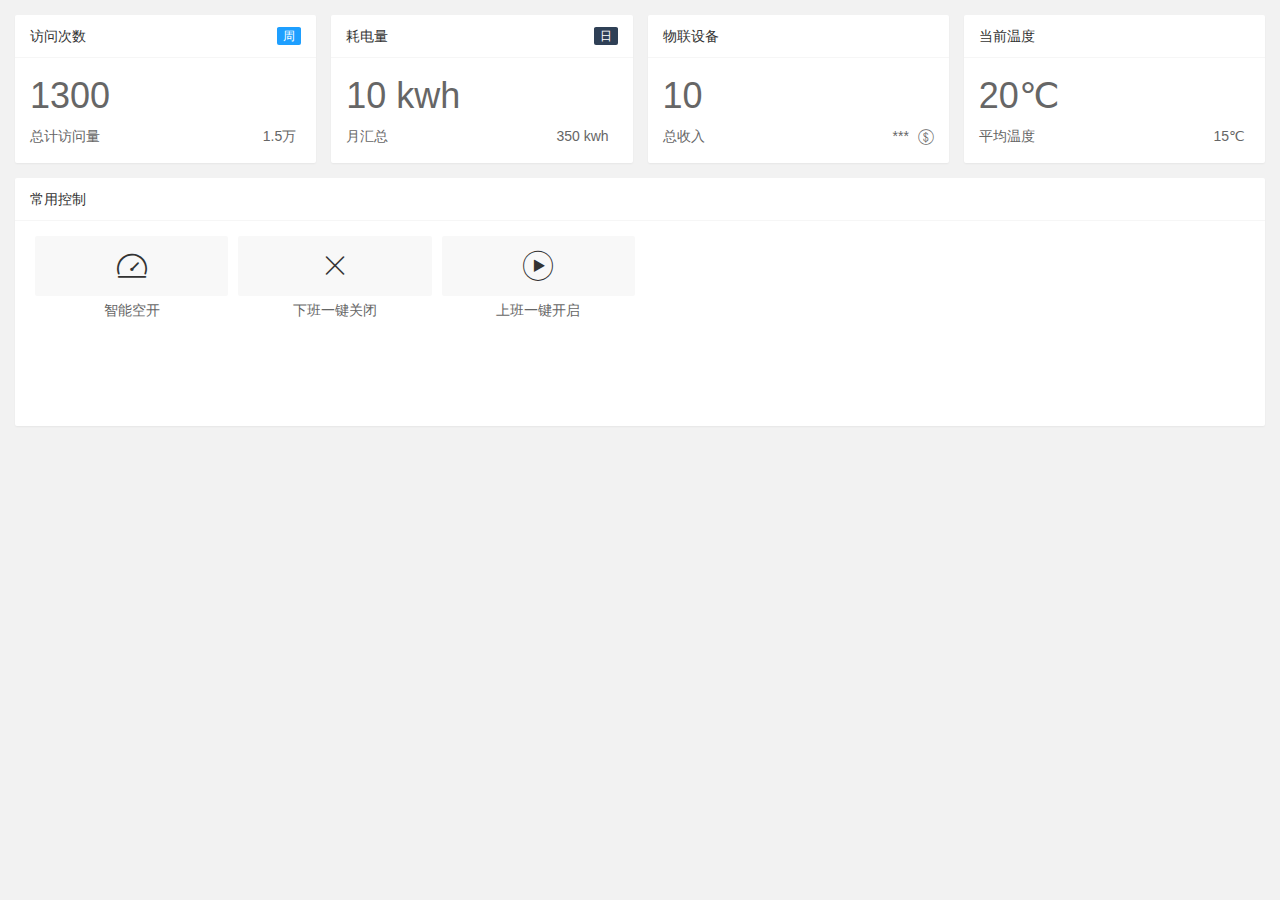
==== 静态演示文件/home/page1.html @ 051487d8 "提交静态文件" ====
<html>

<head>
    <meta charset="utf-8">
    <title>主页显示</title>
    <meta name="renderer" content="webkit">
    <meta http-equiv="X-UA-Compatible" content="IE=edge,chrome=1">
    <meta name="viewport"
        content="width=device-width, initial-scale=1.0, minimum-scale=1.0, maximum-scale=1.0, user-scalable=0">
    <link rel="stylesheet" href="../layui/css/layui.css" media="all">
    <link rel="stylesheet" href="../css/admin.css" media="all">
    <script src="../layui/layui.js"></script>
</head>

<body>

    <div class="layui-fluid">
        <div class="layui-row layui-col-space15">

            <div class="layui-col-sm6 layui-col-md3">
                <div class="layui-card">
                    <div class="layui-card-header">
                        访问次数
                        <span class="layui-badge layui-bg-blue layuiadmin-badge">周</span>
                    </div>
                    <div class="layui-card-body layuiadmin-card-list">
                        <p class="layuiadmin-big-font">1300</p>
                        <p>
                            总计访问量
                            <span class="layuiadmin-span-color">1.5万<i class="layui-inline"></i></span>
                        </p>
                    </div>
                </div>
            </div>
            <div class="layui-col-sm6 layui-col-md3">
                <div class="layui-card">
                    <div class="layui-card-header">
                        耗电量
                        <span class="layui-badge layui-bg-cyan layuiadmin-badge">日</span>
                    </div>
                    <div class="layui-card-body layuiadmin-card-list">
                        <p class="layuiadmin-big-font">10 kwh</p>
                        <p>
                            月汇总
                            <span class="layuiadmin-span-color">350 kwh <i class="layui-inline"></i></span>
                        </p>
                    </div>
                </div>
            </div>
            <div class="layui-col-sm6 layui-col-md3">
                <div class="layui-card">
                    <div class="layui-card-header">
                        物联设备
                    </div>
                    <div class="layui-card-body layuiadmin-card-list">

                        <p class="layuiadmin-big-font">10</p>
                        <p>
                            总收入
                            <span class="layuiadmin-span-color">*** <i
                                    class="layui-inline layui-icon layui-icon-dollar"></i></span>
                        </p>
                    </div>
                </div>
            </div>
            <div class="layui-col-sm6 layui-col-md3">
                <div class="layui-card">
                    <div class="layui-card-header">
                        当前温度
                    </div>
                    <div class="layui-card-body layuiadmin-card-list">

                        <p class="layuiadmin-big-font">20℃</p>
                        <p>
                            平均温度
                            <span class="layuiadmin-span-color">15℃<i class="layui-inline"></i></span>
                        </p>
                    </div>
                </div>
            </div>
            <div class="layui-col-sm12">
                <div class="layui-card">
                    <div class="layui-card-header">
                        常用控制
                    </div>
                    <div class="layui-card-body">
                        <div class="layui-carousel layadmin-carousel layadmin-shortcut" lay-anim=""
                            lay-indicator="inside" lay-arrow="none" style="width: 100%; height: 100%;">
                            <div carousel-item="">
                                <ul class="layui-row layui-col-space10 layui-this">
                                    <li class="layui-col-xs2">
                                        <a lay-href="home/homepage1.html">
                                            <i class="layui-icon layui-icon-console"></i>
                                            <cite>智能空开</cite>
                                        </a>
                                    </li>
                                    <li class="layui-col-xs2">
                                        <a lay-href="home/homepage2.html">
                                            <i class="layui-icon layui-icon-close"></i>
                                            <cite>下班一键关闭</cite>
                                        </a>
                                    </li>
                                    <li class="layui-col-xs2">
                                        <a lay-href="component/layer/list.html">
                                            <i class="layui-icon layui-icon-play"></i>
                                            <cite>上班一键开启</cite>
                                        </a>
                                    </li>
                                </ul>
                            </div>
                        </div>
                    </div>
                </div>
            </div>

        </div>
    </div>


    <script>
        layui.config({
            base: './' //静态资源所在路径
        }).extend({
            index: 'lib/index' //主入口模块
        }).use(['index', 'console']);
    </script>



    <div id="imglst" class="ilst">
        <ul class="lst"></ul>
    </div>
    <style id="LAY_layadmin_theme">
        .layui-side-menu,
        .layadmin-pagetabs .layui-tab-title li:after,
        .layadmin-pagetabs .layui-tab-title li.layui-this:after,
        .layui-layer-admin .layui-layer-title,
        .layadmin-side-shrink .layui-side-menu .layui-nav>.layui-nav-item>.layui-nav-child {
            background-color: #28333E !important;
        }

        .layui-nav-tree .layui-this,
        .layui-nav-tree .layui-this>a,
        .layui-nav-tree .layui-nav-child dd.layui-this,
        .layui-nav-tree .layui-nav-child dd.layui-this a {
            background-color: #009688 !important;
        }

        .layui-layout-admin .layui-logo {
            background-color: #009688 !important;
        }

        .layui-layout-admin .layui-header {
            background-color: #009688;
        }

        .layui-layout-admin .layui-header a,
        .layui-layout-admin .layui-header a cite {
            color: #f8f8f8;
        }

        .layui-layout-admin .layui-header a:hover {
            color: #fff;
        }

        .layui-layout-admin .layui-header .layui-nav .layui-nav-more {
            border-top-color: #fbfbfb;
        }

        .layui-layout-admin .layui-header .layui-nav .layui-nav-mored {
            border-color: transparent;
            border-bottom-color: #fbfbfb;
        }

        .layui-layout-admin .layui-header .layui-nav .layui-this:after,
        .layui-layout-admin .layui-header .layui-nav-bar {
            background-color: #fff;
            background-color: rgba(255, 255, 255, .5);
        }

        .layadmin-pagetabs .layui-tab-title li:after {
            display: none;
        }
    </style>
    <div class="layui-layer-move"></div>
</body>

</html>
---- 静态演示文件/layui/css/layui.css ----
/** layui-v2.5.6 MIT License By https://www.layui.com */
 .layui-inline,img{display:inline-block;vertical-align:middle}h1,h2,h3,h4,h5,h6{font-weight:400}.layui-edge,.layui-header,.layui-inline,.layui-main{position:relative}.layui-body,.layui-edge,.layui-elip{overflow:hidden}.layui-btn,.layui-edge,.layui-inline,img{vertical-align:middle}.layui-btn,.layui-disabled,.layui-icon,.layui-unselect{-moz-user-select:none;-webkit-user-select:none;-ms-user-select:none}.layui-elip,.layui-form-checkbox span,.layui-form-pane .layui-form-label{text-overflow:ellipsis;white-space:nowrap}.layui-breadcrumb,.layui-tree-btnGroup{visibility:hidden}blockquote,body,button,dd,div,dl,dt,form,h1,h2,h3,h4,h5,h6,input,li,ol,p,pre,td,textarea,th,ul{margin:0;padding:0;-webkit-tap-highlight-color:rgba(0,0,0,0)}a:active,a:hover{outline:0}img{border:none}li{list-style:none}table{border-collapse:collapse;border-spacing:0}h4,h5,h6{font-size:100%}button,input,optgroup,option,select,textarea{font-family:inherit;font-size:inherit;font-style:inherit;font-weight:inherit;outline:0}pre{white-space:pre-wrap;white-space:-moz-pre-wrap;white-space:-pre-wrap;white-space:-o-pre-wrap;word-wrap:break-word}body{line-height:24px;font:14px Helvetica Neue,Helvetica,PingFang SC,Tahoma,Arial,sans-serif}hr{height:1px;margin:10px 0;border:0;clear:both}a{color:#333;text-decoration:none}a:hover{color:#777}a cite{font-style:normal;*cursor:pointer}.layui-border-box,.layui-border-box *{box-sizing:border-box}.layui-box,.layui-box *{box-sizing:content-box}.layui-clear{clear:both;*zoom:1}.layui-clear:after{content:'\20';clear:both;*zoom:1;display:block;height:0}.layui-inline{*display:inline;*zoom:1}.layui-edge{display:inline-block;width:0;height:0;border-width:6px;border-style:dashed;border-color:transparent}.layui-edge-top{top:-4px;border-bottom-color:#999;border-bottom-style:solid}.layui-edge-right{border-left-color:#999;border-left-style:solid}.layui-edge-bottom{top:2px;border-top-color:#999;border-top-style:solid}.layui-edge-left{border-right-color:#999;border-right-style:solid}.layui-disabled,.layui-disabled:hover{color:#d2d2d2!important;cursor:not-allowed!important}.layui-circle{border-radius:100%}.layui-show{display:block!important}.layui-hide{display:none!important}@font-face{font-family:layui-icon;src:url(../font/iconfont.eot?v=256);src:url(../font/iconfont.eot?v=256#iefix) format('embedded-opentype'),url(../font/iconfont.woff2?v=256) format('woff2'),url(../font/iconfont.woff?v=256) format('woff'),url(../font/iconfont.ttf?v=256) format('truetype'),url(../font/iconfont.svg?v=256#layui-icon) format('svg')}.layui-icon{font-family:layui-icon!important;font-size:16px;font-style:normal;-webkit-font-smoothing:antialiased;-moz-osx-font-smoothing:grayscale}.layui-icon-reply-fill:before{content:"\e611"}.layui-icon-set-fill:before{content:"\e614"}.layui-icon-menu-fill:before{content:"\e60f"}.layui-icon-search:before{content:"\e615"}.layui-icon-share:before{content:"\e641"}.layui-icon-set-sm:before{content:"\e620"}.layui-icon-engine:before{content:"\e628"}.layui-icon-close:before{content:"\1006"}.layui-icon-close-fill:before{content:"\1007"}.layui-icon-chart-screen:before{content:"\e629"}.layui-icon-star:before{content:"\e600"}.layui-icon-circle-dot:before{content:"\e617"}.layui-icon-chat:before{content:"\e606"}.layui-icon-release:before{content:"\e609"}.layui-icon-list:before{content:"\e60a"}.layui-icon-chart:before{content:"\e62c"}.layui-icon-ok-circle:before{content:"\1005"}.layui-icon-layim-theme:before{content:"\e61b"}.layui-icon-table:before{content:"\e62d"}.layui-icon-right:before{content:"\e602"}.layui-icon-left:before{content:"\e603"}.layui-icon-cart-simple:before{content:"\e698"}.layui-icon-face-cry:before{content:"\e69c"}.layui-icon-face-smile:before{content:"\e6af"}.layui-icon-survey:before{content:"\e6b2"}.layui-icon-tree:before{content:"\e62e"}.layui-icon-ie:before{content:"\e7bb"}.layui-icon-upload-circle:before{content:"\e62f"}.layui-icon-add-circle:before{content:"\e61f"}.layui-icon-download-circle:before{content:"\e601"}.layui-icon-templeate-1:before{content:"\e630"}.layui-icon-util:before{content:"\e631"}.layui-icon-face-surprised:before{content:"\e664"}.layui-icon-edit:before{content:"\e642"}.layui-icon-speaker:before{content:"\e645"}.layui-icon-down:before{content:"\e61a"}.layui-icon-file:before{content:"\e621"}.layui-icon-layouts:before{content:"\e632"}.layui-icon-rate-half:before{content:"\e6c9"}.layui-icon-add-circle-fine:before{content:"\e608"}.layui-icon-prev-circle:before{content:"\e633"}.layui-icon-read:before{content:"\e705"}.layui-icon-404:before{content:"\e61c"}.layui-icon-carousel:before{content:"\e634"}.layui-icon-help:before{content:"\e607"}.layui-icon-code-circle:before{content:"\e635"}.layui-icon-windows:before{content:"\e67f"}.layui-icon-water:before{content:"\e636"}.layui-icon-username:before{content:"\e66f"}.layui-icon-find-fill:before{content:"\e670"}.layui-icon-about:before{content:"\e60b"}.layui-icon-location:before{content:"\e715"}.layui-icon-up:before{content:"\e619"}.layui-icon-pause:before{content:"\e651"}.layui-icon-date:before{content:"\e637"}.layui-icon-layim-uploadfile:before{content:"\e61d"}.layui-icon-delete:before{content:"\e640"}.layui-icon-play:before{content:"\e652"}.layui-icon-top:before{content:"\e604"}.layui-icon-firefox:before{content:"\e686"}.layui-icon-friends:before{content:"\e612"}.layui-icon-refresh-3:before{content:"\e9aa"}.layui-icon-ok:before{content:"\e605"}.layui-icon-layer:before{content:"\e638"}.layui-icon-face-smile-fine:before{content:"\e60c"}.layui-icon-dollar:before{content:"\e659"}.layui-icon-group:before{content:"\e613"}.layui-icon-layim-download:before{content:"\e61e"}.layui-icon-picture-fine:before{content:"\e60d"}.layui-icon-link:before{content:"\e64c"}.layui-icon-diamond:before{content:"\e735"}.layui-icon-log:before{content:"\e60e"}.layui-icon-key:before{content:"\e683"}.layui-icon-rate-solid:before{content:"\e67a"}.layui-icon-fonts-del:before{content:"\e64f"}.layui-icon-unlink:before{content:"\e64d"}.layui-icon-fonts-clear:before{content:"\e639"}.layui-icon-triangle-r:before{content:"\e623"}.layui-icon-circle:before{content:"\e63f"}.layui-icon-radio:before{content:"\e643"}.layui-icon-align-center:before{content:"\e647"}.layui-icon-align-right:before{content:"\e648"}.layui-icon-align-left:before{content:"\e649"}.layui-icon-loading-1:before{content:"\e63e"}.layui-icon-return:before{content:"\e65c"}.layui-icon-fonts-strong:before{content:"\e62b"}.layui-icon-upload:before{content:"\e67c"}.layui-icon-dialogue:before{content:"\e63a"}.layui-icon-video:before{content:"\e6ed"}.layui-icon-headset:before{content:"\e6fc"}.layui-icon-cellphone-fine:before{content:"\e63b"}.layui-icon-add-1:before{content:"\e654"}.layui-icon-face-smile-b:before{content:"\e650"}.layui-icon-fonts-html:before{content:"\e64b"}.layui-icon-screen-full:before{content:"\e622"}.layui-icon-form:before{content:"\e63c"}.layui-icon-cart:before{content:"\e657"}.layui-icon-camera-fill:before{content:"\e65d"}.layui-icon-tabs:before{content:"\e62a"}.layui-icon-heart-fill:before{content:"\e68f"}.layui-icon-fonts-code:before{content:"\e64e"}.layui-icon-ios:before{content:"\e680"}.layui-icon-at:before{content:"\e687"}.layui-icon-fire:before{content:"\e756"}.layui-icon-set:before{content:"\e716"}.layui-icon-fonts-u:before{content:"\e646"}.layui-icon-triangle-d:before{content:"\e625"}.layui-icon-tips:before{content:"\e702"}.layui-icon-picture:before{content:"\e64a"}.layui-icon-more-vertical:before{content:"\e671"}.layui-icon-bluetooth:before{content:"\e689"}.layui-icon-flag:before{content:"\e66c"}.layui-icon-loading:before{content:"\e63d"}.layui-icon-fonts-i:before{content:"\e644"}.layui-icon-refresh-1:before{content:"\e666"}.layui-icon-rmb:before{content:"\e65e"}.layui-icon-addition:before{content:"\e624"}.layui-icon-home:before{content:"\e68e"}.layui-icon-time:before{content:"\e68d"}.layui-icon-user:before{content:"\e770"}.layui-icon-notice:before{content:"\e667"}.layui-icon-chrome:before{content:"\e68a"}.layui-icon-edge:before{content:"\e68b"}.layui-icon-login-weibo:before{content:"\e675"}.layui-icon-voice:before{content:"\e688"}.layui-icon-upload-drag:before{content:"\e681"}.layui-icon-login-qq:before{content:"\e676"}.layui-icon-snowflake:before{content:"\e6b1"}.layui-icon-heart:before{content:"\e68c"}.layui-icon-logout:before{content:"\e682"}.layui-icon-file-b:before{content:"\e655"}.layui-icon-template:before{content:"\e663"}.layui-icon-transfer:before{content:"\e691"}.layui-icon-auz:before{content:"\e672"}.layui-icon-console:before{content:"\e665"}.layui-icon-app:before{content:"\e653"}.layui-icon-prev:before{content:"\e65a"}.layui-icon-website:before{content:"\e7ae"}.layui-icon-next:before{content:"\e65b"}.layui-icon-component:before{content:"\e857"}.layui-icon-android:before{content:"\e684"}.layui-icon-more:before{content:"\e65f"}.layui-icon-login-wechat:before{content:"\e677"}.layui-icon-shrink-right:before{content:"\e668"}.layui-icon-spread-left:before{content:"\e66b"}.layui-icon-camera:before{content:"\e660"}.layui-icon-note:before{content:"\e66e"}.layui-icon-refresh:before{content:"\e669"}.layui-icon-female:before{content:"\e661"}.layui-icon-male:before{content:"\e662"}.layui-icon-screen-restore:before{content:"\e758"}.layui-icon-password:before{content:"\e673"}.layui-icon-senior:before{content:"\e674"}.layui-icon-theme:before{content:"\e66a"}.layui-icon-tread:before{content:"\e6c5"}.layui-icon-praise:before{content:"\e6c6"}.layui-icon-star-fill:before{content:"\e658"}.layui-icon-rate:before{content:"\e67b"}.layui-icon-template-1:before{content:"\e656"}.layui-icon-vercode:before{content:"\e679"}.layui-icon-service:before{content:"\e626"}.layui-icon-cellphone:before{content:"\e678"}.layui-icon-print:before{content:"\e66d"}.layui-icon-cols:before{content:"\e610"}.layui-icon-wifi:before{content:"\e7e0"}.layui-icon-export:before{content:"\e67d"}.layui-icon-rss:before{content:"\e808"}.layui-icon-slider:before{content:"\e714"}.layui-icon-email:before{content:"\e618"}.layui-icon-subtraction:before{content:"\e67e"}.layui-icon-mike:before{content:"\e6dc"}.layui-icon-light:before{content:"\e748"}.layui-icon-gift:before{content:"\e627"}.layui-icon-mute:before{content:"\e685"}.layui-icon-reduce-circle:before{content:"\e616"}.layui-icon-music:before{content:"\e690"}.layui-main{width:1140px;margin:0 auto}.layui-header{z-index:1000;height:60px}.layui-header a:hover{transition:all .5s;-webkit-transition:all .5s}.layui-side{position:fixed;left:0;top:0;bottom:0;z-index:999;width:200px;overflow-x:hidden}.layui-side-scroll{position:relative;width:220px;height:100%;overflow-x:hidden}.layui-body{position:absolute;left:200px;right:0;top:0;bottom:0;z-index:998;width:auto;overflow-y:auto;box-sizing:border-box}.layui-layout-body{overflow:hidden}.layui-layout-admin .layui-header{background-color:#23262E}.layui-layout-admin .layui-side{top:60px;width:200px;overflow-x:hidden}.layui-layout-admin .layui-body{position:fixed;top:60px;bottom:44px}.layui-layout-admin .layui-main{width:auto;margin:0 15px}.layui-layout-admin .layui-footer{position:fixed;left:200px;right:0;bottom:0;height:44px;line-height:44px;padding:0 15px;background-color:#eee}.layui-layout-admin .layui-logo{position:absolute;left:0;top:0;width:200px;height:100%;line-height:60px;text-align:center;color:#009688;font-size:16px}.layui-layout-admin .layui-header .layui-nav{background:0 0}.layui-layout-left{position:absolute!important;left:200px;top:0}.layui-layout-right{position:absolute!important;right:0;top:0}.layui-container{position:relative;margin:0 auto;padding:0 15px;box-sizing:border-box}.layui-fluid{position:relative;margin:0 auto;padding:0 15px}.layui-row:after,.layui-row:before{content:'';display:block;clear:both}.layui-col-lg1,.layui-col-lg10,.layui-col-lg11,.layui-col-lg12,.layui-col-lg2,.layui-col-lg3,.layui-col-lg4,.layui-col-lg5,.layui-col-lg6,.layui-col-lg7,.layui-col-lg8,.layui-col-lg9,.layui-col-md1,.layui-col-md10,.layui-col-md11,.layui-col-md12,.layui-col-md2,.layui-col-md3,.layui-col-md4,.layui-col-md5,.layui-col-md6,.layui-col-md7,.layui-col-md8,.layui-col-md9,.layui-col-sm1,.layui-col-sm10,.layui-col-sm11,.layui-col-sm12,.layui-col-sm2,.layui-col-sm3,.layui-col-sm4,.layui-col-sm5,.layui-col-sm6,.layui-col-sm7,.layui-col-sm8,.layui-col-sm9,.layui-col-xs1,.layui-col-xs10,.layui-col-xs11,.layui-col-xs12,.layui-col-xs2,.layui-col-xs3,.layui-col-xs4,.layui-col-xs5,.layui-col-xs6,.layui-col-xs7,.layui-col-xs8,.layui-col-xs9{position:relative;display:block;box-sizing:border-box}.layui-col-xs1,.layui-col-xs10,.layui-col-xs11,.layui-col-xs12,.layui-col-xs2,.layui-col-xs3,.layui-col-xs4,.layui-col-xs5,.layui-col-xs6,.layui-col-xs7,.layui-col-xs8,.layui-col-xs9{float:left}.layui-col-xs1{width:8.33333333%}.layui-col-xs2{width:16.66666667%}.layui-col-xs3{width:25%}.layui-col-xs4{width:33.33333333%}.layui-col-xs5{width:41.66666667%}.layui-col-xs6{width:50%}.layui-col-xs7{width:58.33333333%}.layui-col-xs8{width:66.66666667%}.layui-col-xs9{width:75%}.layui-col-xs10{width:83.33333333%}.layui-col-xs11{width:91.66666667%}.layui-col-xs12{width:100%}.layui-col-xs-offset1{margin-left:8.33333333%}.layui-col-xs-offset2{margin-left:16.66666667%}.layui-col-xs-offset3{margin-left:25%}.layui-col-xs-offset4{margin-left:33.33333333%}.layui-col-xs-offset5{margin-left:41.66666667%}.layui-col-xs-offset6{margin-left:50%}.layui-col-xs-offset7{margin-left:58.33333333%}.layui-col-xs-offset8{margin-left:66.66666667%}.layui-col-xs-offset9{margin-left:75%}.layui-col-xs-offset10{margin-left:83.33333333%}.layui-col-xs-offset11{margin-left:91.66666667%}.layui-col-xs-offset12{margin-left:100%}@media screen and (max-width:768px){.layui-hide-xs{display:none!important}.layui-show-xs-block{display:block!important}.layui-show-xs-inline{display:inline!important}.layui-show-xs-inline-block{display:inline-block!important}}@media screen and (min-width:768px){.layui-container{width:750px}.layui-hide-sm{display:none!important}.layui-show-sm-block{display:block!important}.layui-show-sm-inline{display:inline!important}.layui-show-sm-inline-block{display:inline-block!important}.layui-col-sm1,.layui-col-sm10,.layui-col-sm11,.layui-col-sm12,.layui-col-sm2,.layui-col-sm3,.layui-col-sm4,.layui-col-sm5,.layui-col-sm6,.layui-col-sm7,.layui-col-sm8,.layui-col-sm9{float:left}.layui-col-sm1{width:8.33333333%}.layui-col-sm2{width:16.66666667%}.layui-col-sm3{width:25%}.layui-col-sm4{width:33.33333333%}.layui-col-sm5{width:41.66666667%}.layui-col-sm6{width:50%}.layui-col-sm7{width:58.33333333%}.layui-col-sm8{width:66.66666667%}.layui-col-sm9{width:75%}.layui-col-sm10{width:83.33333333%}.layui-col-sm11{width:91.66666667%}.layui-col-sm12{width:100%}.layui-col-sm-offset1{margin-left:8.33333333%}.layui-col-sm-offset2{margin-left:16.66666667%}.layui-col-sm-offset3{margin-left:25%}.layui-col-sm-offset4{margin-left:33.33333333%}.layui-col-sm-offset5{margin-left:41.66666667%}.layui-col-sm-offset6{margin-left:50%}.layui-col-sm-offset7{margin-left:58.33333333%}.layui-col-sm-offset8{margin-left:66.66666667%}.layui-col-sm-offset9{margin-left:75%}.layui-col-sm-offset10{margin-left:83.33333333%}.layui-col-sm-offset11{margin-left:91.66666667%}.layui-col-sm-offset12{margin-left:100%}}@media screen and (min-width:992px){.layui-container{width:970px}.layui-hide-md{display:none!important}.layui-show-md-block{display:block!important}.layui-show-md-inline{display:inline!important}.layui-show-md-inline-block{display:inline-block!important}.layui-col-md1,.layui-col-md10,.layui-col-md11,.layui-col-md12,.layui-col-md2,.layui-col-md3,.layui-col-md4,.layui-col-md5,.layui-col-md6,.layui-col-md7,.layui-col-md8,.layui-col-md9{float:left}.layui-col-md1{width:8.33333333%}.layui-col-md2{width:16.66666667%}.layui-col-md3{width:25%}.layui-col-md4{width:33.33333333%}.layui-col-md5{width:41.66666667%}.layui-col-md6{width:50%}.layui-col-md7{width:58.33333333%}.layui-col-md8{width:66.66666667%}.layui-col-md9{width:75%}.layui-col-md10{width:83.33333333%}.layui-col-md11{width:91.66666667%}.layui-col-md12{width:100%}.layui-col-md-offset1{margin-left:8.33333333%}.layui-col-md-offset2{margin-left:16.66666667%}.layui-col-md-offset3{margin-left:25%}.layui-col-md-offset4{margin-left:33.33333333%}.layui-col-md-offset5{margin-left:41.66666667%}.layui-col-md-offset6{margin-left:50%}.layui-col-md-offset7{margin-left:58.33333333%}.layui-col-md-offset8{margin-left:66.66666667%}.layui-col-md-offset9{margin-left:75%}.layui-col-md-offset10{margin-left:83.33333333%}.layui-col-md-offset11{margin-left:91.66666667%}.layui-col-md-offset12{margin-left:100%}}@media screen and (min-width:1200px){.layui-container{width:1170px}.layui-hide-lg{display:none!important}.layui-show-lg-block{display:block!important}.layui-show-lg-inline{display:inline!important}.layui-show-lg-inline-block{display:inline-block!important}.layui-col-lg1,.layui-col-lg10,.layui-col-lg11,.layui-col-lg12,.layui-col-lg2,.layui-col-lg3,.layui-col-lg4,.layui-col-lg5,.layui-col-lg6,.layui-col-lg7,.layui-col-lg8,.layui-col-lg9{float:left}.layui-col-lg1{width:8.33333333%}.layui-col-lg2{width:16.66666667%}.layui-col-lg3{width:25%}.layui-col-lg4{width:33.33333333%}.layui-col-lg5{width:41.66666667%}.layui-col-lg6{width:50%}.layui-col-lg7{width:58.33333333%}.layui-col-lg8{width:66.66666667%}.layui-col-lg9{width:75%}.layui-col-lg10{width:83.33333333%}.layui-col-lg11{width:91.66666667%}.layui-col-lg12{width:100%}.layui-col-lg-offset1{margin-left:8.33333333%}.layui-col-lg-offset2{margin-left:16.66666667%}.layui-col-lg-offset3{margin-left:25%}.layui-col-lg-offset4{margin-left:33.33333333%}.layui-col-lg-offset5{margin-left:41.66666667%}.layui-col-lg-offset6{margin-left:50%}.layui-col-lg-offset7{margin-left:58.33333333%}.layui-col-lg-offset8{margin-left:66.66666667%}.layui-col-lg-offset9{margin-left:75%}.layui-col-lg-offset10{margin-left:83.33333333%}.layui-col-lg-offset11{margin-left:91.66666667%}.layui-col-lg-offset12{margin-left:100%}}.layui-col-space1{margin:-.5px}.layui-col-space1>*{padding:.5px}.layui-col-space2{margin:-1px}.layui-col-space2>*{padding:1px}.layui-col-space4{margin:-2px}.layui-col-space4>*{padding:2px}.layui-col-space5{margin:-2.5px}.layui-col-space5>*{padding:2.5px}.layui-col-space6{margin:-3px}.layui-col-space6>*{padding:3px}.layui-col-space8{margin:-4px}.layui-col-space8>*{padding:4px}.layui-col-space10{margin:-5px}.layui-col-space10>*{padding:5px}.layui-col-space12{margin:-6px}.layui-col-space12>*{padding:6px}.layui-col-space14{margin:-7px}.layui-col-space14>*{padding:7px}.layui-col-space15{margin:-7.5px}.layui-col-space15>*{padding:7.5px}.layui-col-space16{margin:-8px}.layui-col-space16>*{padding:8px}.layui-col-space18{margin:-9px}.layui-col-space18>*{padding:9px}.layui-col-space20{margin:-10px}.layui-col-space20>*{padding:10px}.layui-col-space22{margin:-11px}.layui-col-space22>*{padding:11px}.layui-col-space24{margin:-12px}.layui-col-space24>*{padding:12px}.layui-col-space25{margin:-12.5px}.layui-col-space25>*{padding:12.5px}.layui-col-space26{margin:-13px}.layui-col-space26>*{padding:13px}.layui-col-space28{margin:-14px}.layui-col-space28>*{padding:14px}.layui-col-space30{margin:-15px}.layui-col-space30>*{padding:15px}.layui-btn,.layui-input,.layui-select,.layui-textarea,.layui-upload-button{outline:0;-webkit-appearance:none;transition:all .3s;-webkit-transition:all .3s;box-sizing:border-box}.layui-elem-quote{margin-bottom:10px;padding:15px;line-height:22px;border-left:5px solid #009688;border-radius:0 2px 2px 0;background-color:#f2f2f2}.layui-quote-nm{border-style:solid;border-width:1px 1px 1px 5px;background:0 0}.layui-elem-field{margin-bottom:10px;padding:0;border-width:1px;border-style:solid}.layui-elem-field legend{margin-left:20px;padding:0 10px;font-size:20px;font-weight:300}.layui-field-title{margin:10px 0 20px;border-width:1px 0 0}.layui-field-box{padding:10px 15px}.layui-field-title .layui-field-box{padding:10px 0}.layui-progress{position:relative;height:6px;border-radius:20px;background-color:#e2e2e2}.layui-progress-bar{position:absolute;left:0;top:0;width:0;max-width:100%;height:6px;border-radius:20px;text-align:right;background-color:#5FB878;transition:all .3s;-webkit-transition:all .3s}.layui-progress-big,.layui-progress-big .layui-progress-bar{height:18px;line-height:18px}.layui-progress-text{position:relative;top:-20px;line-height:18px;font-size:12px;color:#666}.layui-progress-big .layui-progress-text{position:static;padding:0 10px;color:#fff}.layui-collapse{border-width:1px;border-style:solid;border-radius:2px}.layui-colla-content,.layui-colla-item{border-top-width:1px;border-top-style:solid}.layui-colla-item:first-child{border-top:none}.layui-colla-title{position:relative;height:42px;line-height:42px;padding:0 15px 0 35px;color:#333;background-color:#f2f2f2;cursor:pointer;font-size:14px;overflow:hidden}.layui-colla-content{display:none;padding:10px 15px;line-height:22px;color:#666}.layui-colla-icon{position:absolute;left:15px;top:0;font-size:14px}.layui-card{margin-bottom:15px;border-radius:2px;background-color:#fff;box-shadow:0 1px 2px 0 rgba(0,0,0,.05)}.layui-card:last-child{margin-bottom:0}.layui-card-header{position:relative;height:42px;line-height:42px;padding:0 15px;border-bottom:1px solid #f6f6f6;color:#333;border-radius:2px 2px 0 0;font-size:14px}.layui-bg-black,.layui-bg-blue,.layui-bg-cyan,.layui-bg-green,.layui-bg-orange,.layui-bg-red{color:#fff!important}.layui-card-body{position:relative;padding:10px 15px;line-height:24px}.layui-card-body[pad15]{padding:15px}.layui-card-body[pad20]{padding:20px}.layui-card-body .layui-table{margin:5px 0}.layui-card .layui-tab{margin:0}.layui-panel-window{position:relative;padding:15px;border-radius:0;border-top:5px solid #E6E6E6;background-color:#fff}.layui-auxiliar-moving{position:fixed;left:0;right:0;top:0;bottom:0;width:100%;height:100%;background:0 0;z-index:9999999999}.layui-form-label,.layui-form-mid,.layui-form-select,.layui-input-block,.layui-input-inline,.layui-textarea{position:relative}.layui-bg-red{background-color:#FF5722!important}.layui-bg-orange{background-color:#FFB800!important}.layui-bg-green{background-color:#009688!important}.layui-bg-cyan{background-color:#2F4056!important}.layui-bg-blue{background-color:#1E9FFF!important}.layui-bg-black{background-color:#393D49!important}.layui-bg-gray{background-color:#eee!important;color:#666!important}.layui-badge-rim,.layui-colla-content,.layui-colla-item,.layui-collapse,.layui-elem-field,.layui-form-pane .layui-form-item[pane],.layui-form-pane .layui-form-label,.layui-input,.layui-layedit,.layui-layedit-tool,.layui-quote-nm,.layui-select,.layui-tab-bar,.layui-tab-card,.layui-tab-title,.layui-tab-title .layui-this:after,.layui-textarea{border-color:#e6e6e6}.layui-timeline-item:before,hr{background-color:#e6e6e6}.layui-text{line-height:22px;font-size:14px;color:#666}.layui-text h1,.layui-text h2,.layui-text h3{font-weight:500;color:#333}.layui-text h1{font-size:30px}.layui-text h2{font-size:24px}.layui-text h3{font-size:18px}.layui-text a:not(.layui-btn){color:#01AAED}.layui-text a:not(.layui-btn):hover{text-decoration:underline}.layui-text ul{padding:5px 0 5px 15px}.layui-text ul li{margin-top:5px;list-style-type:disc}.layui-text em,.layui-word-aux{color:#999!important;padding:0 5px!important}.layui-btn{display:inline-block;height:38px;line-height:38px;padding:0 18px;background-color:#009688;color:#fff;white-space:nowrap;text-align:center;font-size:14px;border:none;border-radius:2px;cursor:pointer}.layui-btn:hover{opacity:.8;filter:alpha(opacity=80);color:#fff}.layui-btn:active{opacity:1;filter:alpha(opacity=100)}.layui-btn+.layui-btn{margin-left:10px}.layui-btn-container{font-size:0}.layui-btn-container .layui-btn{margin-right:10px;margin-bottom:10px}.layui-btn-container .layui-btn+.layui-btn{margin-left:0}.layui-table .layui-btn-container .layui-btn{margin-bottom:9px}.layui-btn-radius{border-radius:100px}.layui-btn .layui-icon{margin-right:3px;font-size:18px;vertical-align:bottom;vertical-align:middle\9}.layui-btn-primary{border:1px solid #C9C9C9;background-color:#fff;color:#555}.layui-btn-primary:hover{border-color:#009688;color:#333}.layui-btn-normal{background-color:#1E9FFF}.layui-btn-warm{background-color:#FFB800}.layui-btn-danger{background-color:#FF5722}.layui-btn-checked{background-color:#5FB878}.layui-btn-disabled,.layui-btn-disabled:active,.layui-btn-disabled:hover{border:1px solid #e6e6e6;background-color:#FBFBFB;color:#C9C9C9;cursor:not-allowed;opacity:1}.layui-btn-lg{height:44px;line-height:44px;padding:0 25px;font-size:16px}.layui-btn-sm{height:30px;line-height:30px;padding:0 10px;font-size:12px}.layui-btn-sm i{font-size:16px!important}.layui-btn-xs{height:22px;line-height:22px;padding:0 5px;font-size:12px}.layui-btn-xs i{font-size:14px!important}.layui-btn-group{display:inline-block;vertical-align:middle;font-size:0}.layui-btn-group .layui-btn{margin-left:0!important;margin-right:0!important;border-left:1px solid rgba(255,255,255,.5);border-radius:0}.layui-btn-group .layui-btn-primary{border-left:none}.layui-btn-group .layui-btn-primary:hover{border-color:#C9C9C9;color:#009688}.layui-btn-group .layui-btn:first-child{border-left:none;border-radius:2px 0 0 2px}.layui-btn-group .layui-btn-primary:first-child{border-left:1px solid #c9c9c9}.layui-btn-group .layui-btn:last-child{border-radius:0 2px 2px 0}.layui-btn-group .layui-btn+.layui-btn{margin-left:0}.layui-btn-group+.layui-btn-group{margin-left:10px}.layui-btn-fluid{width:100%}.layui-input,.layui-select,.layui-textarea{height:38px;line-height:1.3;line-height:38px\9;border-width:1px;border-style:solid;background-color:#fff;border-radius:2px}.layui-input::-webkit-input-placeholder,.layui-select::-webkit-input-placeholder,.layui-textarea::-webkit-input-placeholder{line-height:1.3}.layui-input,.layui-textarea{display:block;width:100%;padding-left:10px}.layui-input:hover,.layui-textarea:hover{border-color:#D2D2D2!important}.layui-input:focus,.layui-textarea:focus{border-color:#C9C9C9!important}.layui-textarea{min-height:100px;height:auto;line-height:20px;padding:6px 10px;resize:vertical}.layui-select{padding:0 10px}.layui-form input[type=checkbox],.layui-form input[type=radio],.layui-form select{display:none}.layui-form [lay-ignore]{display:initial}.layui-form-item{margin-bottom:15px;clear:both;*zoom:1}.layui-form-item:after{content:'\20';clear:both;*zoom:1;display:block;height:0}.layui-form-label{float:left;display:block;padding:9px 15px;width:80px;font-weight:400;line-height:20px;text-align:right}.layui-form-label-col{display:block;float:none;padding:9px 0;line-height:20px;text-align:left}.layui-form-item .layui-inline{margin-bottom:5px;margin-right:10px}.layui-input-block{margin-left:110px;min-height:36px}.layui-input-inline{display:inline-block;vertical-align:middle}.layui-form-item .layui-input-inline{float:left;width:190px;margin-right:10px}.layui-form-text .layui-input-inline{width:auto}.layui-form-mid{float:left;display:block;padding:9px 0!important;line-height:20px;margin-right:10px}.layui-form-danger+.layui-form-select .layui-input,.layui-form-danger:focus{border-color:#FF5722!important}.layui-form-select .layui-input{padding-right:30px;cursor:pointer}.layui-form-select .layui-edge{position:absolute;right:10px;top:50%;margin-top:-3px;cursor:pointer;border-width:6px;border-top-color:#c2c2c2;border-top-style:solid;transition:all .3s;-webkit-transition:all .3s}.layui-form-select dl{display:none;position:absolute;left:0;top:42px;padding:5px 0;z-index:899;min-width:100%;border:1px solid #d2d2d2;max-height:300px;overflow-y:auto;background-color:#fff;border-radius:2px;box-shadow:0 2px 4px rgba(0,0,0,.12);box-sizing:border-box}.layui-form-select dl dd,.layui-form-select dl dt{padding:0 10px;line-height:36px;white-space:nowrap;overflow:hidden;text-overflow:ellipsis}.layui-form-select dl dt{font-size:12px;color:#999}.layui-form-select dl dd{cursor:pointer}.layui-form-select dl dd:hover{background-color:#f2f2f2;-webkit-transition:.5s all;transition:.5s all}.layui-form-select .layui-select-group dd{padding-left:20px}.layui-form-select dl dd.layui-select-tips{padding-left:10px!important;color:#999}.layui-form-select dl dd.layui-this{background-color:#5FB878;color:#fff}.layui-form-checkbox,.layui-form-select dl dd.layui-disabled{background-color:#fff}.layui-form-selected dl{display:block}.layui-form-checkbox,.layui-form-checkbox *,.layui-form-switch{display:inline-block;vertical-align:middle}.layui-form-selected .layui-edge{margin-top:-9px;-webkit-transform:rotate(180deg);transform:rotate(180deg);margin-top:-3px\9}:root .layui-form-selected .layui-edge{margin-top:-9px\0/IE9}.layui-form-selectup dl{top:auto;bottom:42px}.layui-select-none{margin:5px 0;text-align:center;color:#999}.layui-select-disabled .layui-disabled{border-color:#eee!important}.layui-select-disabled .layui-edge{border-top-color:#d2d2d2}.layui-form-checkbox{position:relative;height:30px;line-height:30px;margin-right:10px;padding-right:30px;cursor:pointer;font-size:0;-webkit-transition:.1s linear;transition:.1s linear;box-sizing:border-box}.layui-form-checkbox span{padding:0 10px;height:100%;font-size:14px;border-radius:2px 0 0 2px;background-color:#d2d2d2;color:#fff;overflow:hidden}.layui-form-checkbox:hover span{background-color:#c2c2c2}.layui-form-checkbox i{position:absolute;right:0;top:0;width:30px;height:28px;border:1px solid #d2d2d2;border-left:none;border-radius:0 2px 2px 0;color:#fff;font-size:20px;text-align:center}.layui-form-checkbox:hover i{border-color:#c2c2c2;color:#c2c2c2}.layui-form-checked,.layui-form-checked:hover{border-color:#5FB878}.layui-form-checked span,.layui-form-checked:hover span{background-color:#5FB878}.layui-form-checked i,.layui-form-checked:hover i{color:#5FB878}.layui-form-item .layui-form-checkbox{margin-top:4px}.layui-form-checkbox[lay-skin=primary]{height:auto!important;line-height:normal!important;min-width:18px;min-height:18px;border:none!important;margin-right:0;padding-left:28px;padding-right:0;background:0 0}.layui-form-checkbox[lay-skin=primary] span{padding-left:0;padding-right:15px;line-height:18px;background:0 0;color:#666}.layui-form-checkbox[lay-skin=primary] i{right:auto;left:0;width:16px;height:16px;line-height:16px;border:1px solid #d2d2d2;font-size:12px;border-radius:2px;background-color:#fff;-webkit-transition:.1s linear;transition:.1s linear}.layui-form-checkbox[lay-skin=primary]:hover i{border-color:#5FB878;color:#fff}.layui-form-checked[lay-skin=primary] i{border-color:#5FB878!important;background-color:#5FB878;color:#fff}.layui-checkbox-disbaled[lay-skin=primary] span{background:0 0!important;color:#c2c2c2}.layui-checkbox-disbaled[lay-skin=primary]:hover i{border-color:#d2d2d2}.layui-form-item .layui-form-checkbox[lay-skin=primary]{margin-top:10px}.layui-form-switch{position:relative;height:22px;line-height:22px;min-width:35px;padding:0 5px;margin-top:8px;border:1px solid #d2d2d2;border-radius:20px;cursor:pointer;background-color:#fff;-webkit-transition:.1s linear;transition:.1s linear}.layui-form-switch i{position:absolute;left:5px;top:3px;width:16px;height:16px;border-radius:20px;background-color:#d2d2d2;-webkit-transition:.1s linear;transition:.1s linear}.layui-form-switch em{position:relative;top:0;width:25px;margin-left:21px;padding:0!important;text-align:center!important;color:#999!important;font-style:normal!important;font-size:12px}.layui-form-onswitch{border-color:#5FB878;background-color:#5FB878}.layui-checkbox-disbaled,.layui-checkbox-disbaled i{border-color:#e2e2e2!important}.layui-form-onswitch i{left:100%;margin-left:-21px;background-color:#fff}.layui-form-onswitch em{margin-left:5px;margin-right:21px;color:#fff!important}.layui-checkbox-disbaled span{background-color:#e2e2e2!important}.layui-checkbox-disbaled:hover i{color:#fff!important}[lay-radio]{display:none}.layui-form-radio,.layui-form-radio *{display:inline-block;vertical-align:middle}.layui-form-radio{line-height:28px;margin:6px 10px 0 0;padding-right:10px;cursor:pointer;font-size:0}.layui-form-radio *{font-size:14px}.layui-form-radio>i{margin-right:8px;font-size:22px;color:#c2c2c2}.layui-form-radio>i:hover,.layui-form-radioed>i{color:#5FB878}.layui-radio-disbaled>i{color:#e2e2e2!important}.layui-form-pane .layui-form-label{width:110px;padding:8px 15px;height:38px;line-height:20px;border-width:1px;border-style:solid;border-radius:2px 0 0 2px;text-align:center;background-color:#FBFBFB;overflow:hidden;box-sizing:border-box}.layui-form-pane .layui-input-inline{margin-left:-1px}.layui-form-pane .layui-input-block{margin-left:110px;left:-1px}.layui-form-pane .layui-input{border-radius:0 2px 2px 0}.layui-form-pane .layui-form-text .layui-form-label{float:none;width:100%;border-radius:2px;box-sizing:border-box;text-align:left}.layui-form-pane .layui-form-text .layui-input-inline{display:block;margin:0;top:-1px;clear:both}.layui-form-pane .layui-form-text .layui-input-block{margin:0;left:0;top:-1px}.layui-form-pane .layui-form-text .layui-textarea{min-height:100px;border-radius:0 0 2px 2px}.layui-form-pane .layui-form-checkbox{margin:4px 0 4px 10px}.layui-form-pane .layui-form-radio,.layui-form-pane .layui-form-switch{margin-top:6px;margin-left:10px}.layui-form-pane .layui-form-item[pane]{position:relative;border-width:1px;border-style:solid}.layui-form-pane .layui-form-item[pane] .layui-form-label{position:absolute;left:0;top:0;height:100%;border-width:0 1px 0 0}.layui-form-pane .layui-form-item[pane] .layui-input-inline{margin-left:110px}@media screen and (max-width:450px){.layui-form-item .layui-form-label{text-overflow:ellipsis;overflow:hidden;white-space:nowrap}.layui-form-item .layui-inline{display:block;margin-right:0;margin-bottom:20px;clear:both}.layui-form-item .layui-inline:after{content:'\20';clear:both;display:block;height:0}.layui-form-item .layui-input-inline{display:block;float:none;left:-3px;width:auto;margin:0 0 10px 112px}.layui-form-item .layui-input-inline+.layui-form-mid{margin-left:110px;top:-5px;padding:0}.layui-form-item .layui-form-checkbox{margin-right:5px;margin-bottom:5px}}.layui-layedit{border-width:1px;border-style:solid;border-radius:2px}.layui-layedit-tool{padding:3px 5px;border-bottom-width:1px;border-bottom-style:solid;font-size:0}.layedit-tool-fixed{position:fixed;top:0;border-top:1px solid #e2e2e2}.layui-layedit-tool .layedit-tool-mid,.layui-layedit-tool .layui-icon{display:inline-block;vertical-align:middle;text-align:center;font-size:14px}.layui-layedit-tool .layui-icon{position:relative;width:32px;height:30px;line-height:30px;margin:3px 5px;color:#777;cursor:pointer;border-radius:2px}.layui-layedit-tool .layui-icon:hover{color:#393D49}.layui-layedit-tool .layui-icon:active{color:#000}.layui-layedit-tool .layedit-tool-active{background-color:#e2e2e2;color:#000}.layui-layedit-tool .layui-disabled,.layui-layedit-tool .layui-disabled:hover{color:#d2d2d2;cursor:not-allowed}.layui-layedit-tool .layedit-tool-mid{width:1px;height:18px;margin:0 10px;background-color:#d2d2d2}.layedit-tool-html{width:50px!important;font-size:30px!important}.layedit-tool-b,.layedit-tool-code,.layedit-tool-help{font-size:16px!important}.layedit-tool-d,.layedit-tool-face,.layedit-tool-image,.layedit-tool-unlink{font-size:18px!important}.layedit-tool-image input{position:absolute;font-size:0;left:0;top:0;width:100%;height:100%;opacity:.01;filter:Alpha(opacity=1);cursor:pointer}.layui-layedit-iframe iframe{display:block;width:100%}#LAY_layedit_code{overflow:hidden}.layui-laypage{display:inline-block;*display:inline;*zoom:1;vertical-align:middle;margin:10px 0;font-size:0}.layui-laypage>a:first-child,.layui-laypage>a:first-child em{border-radius:2px 0 0 2px}.layui-laypage>a:last-child,.layui-laypage>a:last-child em{border-radius:0 2px 2px 0}.layui-laypage>:first-child{margin-left:0!important}.layui-laypage>:last-child{margin-right:0!important}.layui-laypage a,.layui-laypage button,.layui-laypage input,.layui-laypage select,.layui-laypage span{border:1px solid #e2e2e2}.layui-laypage a,.layui-laypage span{display:inline-block;*display:inline;*zoom:1;vertical-align:middle;padding:0 15px;height:28px;line-height:28px;margin:0 -1px 5px 0;background-color:#fff;color:#333;font-size:12px}.layui-flow-more a *,.layui-laypage input,.layui-table-view select[lay-ignore]{display:inline-block}.layui-laypage a:hover{color:#009688}.layui-laypage em{font-style:normal}.layui-laypage .layui-laypage-spr{color:#999;font-weight:700}.layui-laypage a{text-decoration:none}.layui-laypage .layui-laypage-curr{position:relative}.layui-laypage .layui-laypage-curr em{position:relative;color:#fff}.layui-laypage .layui-laypage-curr .layui-laypage-em{position:absolute;left:-1px;top:-1px;padding:1px;width:100%;height:100%;background-color:#009688}.layui-laypage-em{border-radius:2px}.layui-laypage-next em,.layui-laypage-prev em{font-family:Sim sun;font-size:16px}.layui-laypage .layui-laypage-count,.layui-laypage .layui-laypage-limits,.layui-laypage .layui-laypage-refresh,.layui-laypage .layui-laypage-skip{margin-left:10px;margin-right:10px;padding:0;border:none}.layui-laypage .layui-laypage-limits,.layui-laypage .layui-laypage-refresh{vertical-align:top}.layui-laypage .layui-laypage-refresh i{font-size:18px;cursor:pointer}.layui-laypage select{height:22px;padding:3px;border-radius:2px;cursor:pointer}.layui-laypage .layui-laypage-skip{height:30px;line-height:30px;color:#999}.layui-laypage button,.layui-laypage input{height:30px;line-height:30px;border-radius:2px;vertical-align:top;background-color:#fff;box-sizing:border-box}.layui-laypage input{width:40px;margin:0 10px;padding:0 3px;text-align:center}.layui-laypage input:focus,.layui-laypage select:focus{border-color:#009688!important}.layui-laypage button{margin-left:10px;padding:0 10px;cursor:pointer}.layui-table,.layui-table-view{margin:10px 0}.layui-flow-more{margin:10px 0;text-align:center;color:#999;font-size:14px}.layui-flow-more a{height:32px;line-height:32px}.layui-flow-more a *{vertical-align:top}.layui-flow-more a cite{padding:0 20px;border-radius:3px;background-color:#eee;color:#333;font-style:normal}.layui-flow-more a cite:hover{opacity:.8}.layui-flow-more a i{font-size:30px;color:#737383}.layui-table{width:100%;background-color:#fff;color:#666}.layui-table tr{transition:all .3s;-webkit-transition:all .3s}.layui-table th{text-align:left;font-weight:400}.layui-table tbody tr:hover,.layui-table thead tr,.layui-table-click,.layui-table-header,.layui-table-hover,.layui-table-mend,.layui-table-patch,.layui-table-tool,.layui-table-total,.layui-table-total tr,.layui-table[lay-even] tr:nth-child(even){background-color:#f2f2f2}.layui-table td,.layui-table th,.layui-table-col-set,.layui-table-fixed-r,.layui-table-grid-down,.layui-table-header,.layui-table-page,.layui-table-tips-main,.layui-table-tool,.layui-table-total,.layui-table-view,.layui-table[lay-skin=line],.layui-table[lay-skin=row]{border-width:1px;border-style:solid;border-color:#e6e6e6}.layui-table td,.layui-table th{position:relative;padding:9px 15px;min-height:20px;line-height:20px;font-size:14px}.layui-table[lay-skin=line] td,.layui-table[lay-skin=line] th{border-width:0 0 1px}.layui-table[lay-skin=row] td,.layui-table[lay-skin=row] th{border-width:0 1px 0 0}.layui-table[lay-skin=nob] td,.layui-table[lay-skin=nob] th{border:none}.layui-table img{max-width:100px}.layui-table[lay-size=lg] td,.layui-table[lay-size=lg] th{padding:15px 30px}.layui-table-view .layui-table[lay-size=lg] .layui-table-cell{height:40px;line-height:40px}.layui-table[lay-size=sm] td,.layui-table[lay-size=sm] th{font-size:12px;padding:5px 10px}.layui-table-view .layui-table[lay-size=sm] .layui-table-cell{height:20px;line-height:20px}.layui-table[lay-data]{display:none}.layui-table-box{position:relative;overflow:hidden}.layui-table-view .layui-table{position:relative;width:auto;margin:0}.layui-table-view .layui-table[lay-skin=line]{border-width:0 1px 0 0}.layui-table-view .layui-table[lay-skin=row]{border-width:0 0 1px}.layui-table-view .layui-table td,.layui-table-view .layui-table th{padding:5px 0;border-top:none;border-left:none}.layui-table-view .layui-table th.layui-unselect .layui-table-cell span{cursor:pointer}.layui-table-view .layui-table td{cursor:default}.layui-table-view .layui-table td[data-edit=text]{cursor:text}.layui-table-view .layui-form-checkbox[lay-skin=primary] i{width:18px;height:18px}.layui-table-view .layui-form-radio{line-height:0;padding:0}.layui-table-view .layui-form-radio>i{margin:0;font-size:20px}.layui-table-init{position:absolute;left:0;top:0;width:100%;height:100%;text-align:center;z-index:110}.layui-table-init .layui-icon{position:absolute;left:50%;top:50%;margin:-15px 0 0 -15px;font-size:30px;color:#c2c2c2}.layui-table-header{border-width:0 0 1px;overflow:hidden}.layui-table-header .layui-table{margin-bottom:-1px}.layui-table-tool .layui-inline[lay-event]{position:relative;width:26px;height:26px;padding:5px;line-height:16px;margin-right:10px;text-align:center;color:#333;border:1px solid #ccc;cursor:pointer;-webkit-transition:.5s all;transition:.5s all}.layui-table-tool .layui-inline[lay-event]:hover{border:1px solid #999}.layui-table-tool-temp{padding-right:120px}.layui-table-tool-self{position:absolute;right:17px;top:10px}.layui-table-tool .layui-table-tool-self .layui-inline[lay-event]{margin:0 0 0 10px}.layui-table-tool-panel{position:absolute;top:29px;left:-1px;padding:5px 0;min-width:150px;min-height:40px;border:1px solid #d2d2d2;text-align:left;overflow-y:auto;background-color:#fff;box-shadow:0 2px 4px rgba(0,0,0,.12)}.layui-table-cell,.layui-table-tool-panel li{overflow:hidden;text-overflow:ellipsis;white-space:nowrap}.layui-table-tool-panel li{padding:0 10px;line-height:30px;-webkit-transition:.5s all;transition:.5s all}.layui-table-tool-panel li .layui-form-checkbox[lay-skin=primary]{width:100%;padding-left:28px}.layui-table-tool-panel li:hover{background-color:#f2f2f2}.layui-table-tool-panel li .layui-form-checkbox[lay-skin=primary] i{position:absolute;left:0;top:0}.layui-table-tool-panel li .layui-form-checkbox[lay-skin=primary] span{padding:0}.layui-table-tool .layui-table-tool-self .layui-table-tool-panel{left:auto;right:-1px}.layui-table-col-set{position:absolute;right:0;top:0;width:20px;height:100%;border-width:0 0 0 1px;background-color:#fff}.layui-table-sort{width:10px;height:20px;margin-left:5px;cursor:pointer!important}.layui-table-sort .layui-edge{position:absolute;left:5px;border-width:5px}.layui-table-sort .layui-table-sort-asc{top:3px;border-top:none;border-bottom-style:solid;border-bottom-color:#b2b2b2}.layui-table-sort .layui-table-sort-asc:hover{border-bottom-color:#666}.layui-table-sort .layui-table-sort-desc{bottom:5px;border-bottom:none;border-top-style:solid;border-top-color:#b2b2b2}.layui-table-sort .layui-table-sort-desc:hover{border-top-color:#666}.layui-table-sort[lay-sort=asc] .layui-table-sort-asc{border-bottom-color:#000}.layui-table-sort[lay-sort=desc] .layui-table-sort-desc{border-top-color:#000}.layui-table-cell{height:28px;line-height:28px;padding:0 15px;position:relative;box-sizing:border-box}.layui-table-cell .layui-form-checkbox[lay-skin=primary]{top:-1px;padding:0}.layui-table-cell .layui-table-link{color:#01AAED}.laytable-cell-checkbox,.laytable-cell-numbers,.laytable-cell-radio,.laytable-cell-space{padding:0;text-align:center}.layui-table-body{position:relative;overflow:auto;margin-right:-1px;margin-bottom:-1px}.layui-table-body .layui-none{line-height:26px;padding:15px;text-align:center;color:#999}.layui-table-fixed{position:absolute;left:0;top:0;z-index:101}.layui-table-fixed .layui-table-body{overflow:hidden}.layui-table-fixed-l{box-shadow:0 -1px 8px rgba(0,0,0,.08)}.layui-table-fixed-r{left:auto;right:-1px;border-width:0 0 0 1px;box-shadow:-1px 0 8px rgba(0,0,0,.08)}.layui-table-fixed-r .layui-table-header{position:relative;overflow:visible}.layui-table-mend{position:absolute;right:-49px;top:0;height:100%;width:50px}.layui-table-tool{position:relative;z-index:890;width:100%;min-height:50px;line-height:30px;padding:10px 15px;border-width:0 0 1px}.layui-table-tool .layui-btn-container{margin-bottom:-10px}.layui-table-page,.layui-table-total{border-width:1px 0 0;margin-bottom:-1px;overflow:hidden}.layui-table-page{position:relative;width:100%;padding:7px 7px 0;height:41px;font-size:12px;white-space:nowrap}.layui-table-page>div{height:26px}.layui-table-page .layui-laypage{margin:0}.layui-table-page .layui-laypage a,.layui-table-page .layui-laypage span{height:26px;line-height:26px;margin-bottom:10px;border:none;background:0 0}.layui-table-page .layui-laypage a,.layui-table-page .layui-laypage span.layui-laypage-curr{padding:0 12px}.layui-table-page .layui-laypage span{margin-left:0;padding:0}.layui-table-page .layui-laypage .layui-laypage-prev{margin-left:-7px!important}.layui-table-page .layui-laypage .layui-laypage-curr .layui-laypage-em{left:0;top:0;padding:0}.layui-table-page .layui-laypage button,.layui-table-page .layui-laypage input{height:26px;line-height:26px}.layui-table-page .layui-laypage input{width:40px}.layui-table-page .layui-laypage button{padding:0 10px}.layui-table-page select{height:18px}.layui-table-patch .layui-table-cell{padding:0;width:30px}.layui-table-edit{position:absolute;left:0;top:0;width:100%;height:100%;padding:0 14px 1px;border-radius:0;box-shadow:1px 1px 20px rgba(0,0,0,.15)}.layui-table-edit:focus{border-color:#5FB878!important}select.layui-table-edit{padding:0 0 0 10px;border-color:#C9C9C9}.layui-table-view .layui-form-checkbox,.layui-table-view .layui-form-radio,.layui-table-view .layui-form-switch{top:0;margin:0;box-sizing:content-box}.layui-table-view .layui-form-checkbox{top:-1px;height:26px;line-height:26px}.layui-table-view .layui-form-checkbox i{height:26px}.layui-table-grid .layui-table-cell{overflow:visible}.layui-table-grid-down{position:absolute;top:0;right:0;width:26px;height:100%;padding:5px 0;border-width:0 0 0 1px;text-align:center;background-color:#fff;color:#999;cursor:pointer}.layui-table-grid-down .layui-icon{position:absolute;top:50%;left:50%;margin:-8px 0 0 -8px}.layui-table-grid-down:hover{background-color:#fbfbfb}body .layui-table-tips .layui-layer-content{background:0 0;padding:0;box-shadow:0 1px 6px rgba(0,0,0,.12)}.layui-table-tips-main{margin:-44px 0 0 -1px;max-height:150px;padding:8px 15px;font-size:14px;overflow-y:scroll;background-color:#fff;color:#666}.layui-table-tips-c{position:absolute;right:-3px;top:-13px;width:20px;height:20px;padding:3px;cursor:pointer;background-color:#666;border-radius:50%;color:#fff}.layui-table-tips-c:hover{background-color:#777}.layui-table-tips-c:before{position:relative;right:-2px}.layui-upload-file{display:none!important;opacity:.01;filter:Alpha(opacity=1)}.layui-upload-drag,.layui-upload-form,.layui-upload-wrap{display:inline-block}.layui-upload-list{margin:10px 0}.layui-upload-choose{padding:0 10px;color:#999}.layui-upload-drag{position:relative;padding:30px;border:1px dashed #e2e2e2;background-color:#fff;text-align:center;cursor:pointer;color:#999}.layui-upload-drag .layui-icon{font-size:50px;color:#009688}.layui-upload-drag[lay-over]{border-color:#009688}.layui-upload-iframe{position:absolute;width:0;height:0;border:0;visibility:hidden}.layui-upload-wrap{position:relative;vertical-align:middle}.layui-upload-wrap .layui-upload-file{display:block!important;position:absolute;left:0;top:0;z-index:10;font-size:100px;width:100%;height:100%;opacity:.01;filter:Alpha(opacity=1);cursor:pointer}.layui-transfer-active,.layui-transfer-box{display:inline-block;vertical-align:middle}.layui-transfer-box,.layui-transfer-header,.layui-transfer-search{border-width:0;border-style:solid;border-color:#e6e6e6}.layui-transfer-box{position:relative;border-width:1px;width:200px;height:360px;border-radius:2px;background-color:#fff}.layui-transfer-box .layui-form-checkbox{width:100%;margin:0!important}.layui-transfer-header{height:38px;line-height:38px;padding:0 10px;border-bottom-width:1px}.layui-transfer-search{position:relative;padding:10px;border-bottom-width:1px}.layui-transfer-search .layui-input{height:32px;padding-left:30px;font-size:12px}.layui-transfer-search .layui-icon-search{position:absolute;left:20px;top:50%;margin-top:-8px;color:#666}.layui-transfer-active{margin:0 15px}.layui-transfer-active .layui-btn{display:block;margin:0;padding:0 15px;background-color:#5FB878;border-color:#5FB878;color:#fff}.layui-transfer-active .layui-btn-disabled{background-color:#FBFBFB;border-color:#e6e6e6;color:#C9C9C9}.layui-transfer-active .layui-btn:first-child{margin-bottom:15px}.layui-transfer-active .layui-btn .layui-icon{margin:0;font-size:14px!important}.layui-transfer-data{padding:5px 0;overflow:auto}.layui-transfer-data li{height:32px;line-height:32px;padding:0 10px}.layui-transfer-data li:hover{background-color:#f2f2f2;transition:.5s all}.layui-transfer-data .layui-none{padding:15px 10px;text-align:center;color:#999}.layui-nav{position:relative;padding:0 20px;background-color:#393D49;color:#fff;border-radius:2px;font-size:0;box-sizing:border-box}.layui-nav *{font-size:14px}.layui-nav .layui-nav-item{position:relative;display:inline-block;*display:inline;*zoom:1;vertical-align:middle;line-height:60px}.layui-nav .layui-nav-item a{display:block;padding:0 20px;color:#fff;color:rgba(255,255,255,.7);transition:all .3s;-webkit-transition:all .3s}.layui-nav .layui-this:after,.layui-nav-bar,.layui-nav-tree .layui-nav-itemed:after{position:absolute;left:0;top:0;width:0;height:5px;background-color:#5FB878;transition:all .2s;-webkit-transition:all .2s}.layui-nav-bar{z-index:1000}.layui-nav .layui-nav-item a:hover,.layui-nav .layui-this a{color:#fff}.layui-nav .layui-this:after{content:'';top:auto;bottom:0;width:100%}.layui-nav-img{width:30px;height:30px;margin-right:10px;border-radius:50%}.layui-nav .layui-nav-more{content:'';width:0;height:0;border-style:solid dashed dashed;border-color:#fff transparent transparent;overflow:hidden;cursor:pointer;transition:all .2s;-webkit-transition:all .2s;position:absolute;top:50%;right:3px;margin-top:-3px;border-width:6px;border-top-color:rgba(255,255,255,.7)}.layui-nav .layui-nav-mored,.layui-nav-itemed>a .layui-nav-more{margin-top:-9px;border-style:dashed dashed solid;border-color:transparent transparent #fff}.layui-nav-child{display:none;position:absolute;left:0;top:65px;min-width:100%;line-height:36px;padding:5px 0;box-shadow:0 2px 4px rgba(0,0,0,.12);border:1px solid #d2d2d2;background-color:#fff;z-index:100;border-radius:2px;white-space:nowrap}.layui-nav .layui-nav-child a{color:#333}.layui-nav .layui-nav-child a:hover{background-color:#f2f2f2;color:#000}.layui-nav-child dd{position:relative}.layui-nav .layui-nav-child dd.layui-this a,.layui-nav-child dd.layui-this{background-color:#5FB878;color:#fff}.layui-nav-child dd.layui-this:after{display:none}.layui-nav-tree{width:200px;padding:0}.layui-nav-tree .layui-nav-item{display:block;width:100%;line-height:45px}.layui-nav-tree .layui-nav-item a{position:relative;height:45px;line-height:45px;text-overflow:ellipsis;overflow:hidden;white-space:nowrap}.layui-nav-tree .layui-nav-item a:hover{background-color:#4E5465}.layui-nav-tree .layui-nav-bar{width:5px;height:0;background-color:#009688}.layui-nav-tree .layui-nav-child dd.layui-this,.layui-nav-tree .layui-nav-child dd.layui-this a,.layui-nav-tree .layui-this,.layui-nav-tree .layui-this>a,.layui-nav-tree .layui-this>a:hover{background-color:#009688;color:#fff}.layui-nav-tree .layui-this:after{display:none}.layui-nav-itemed>a,.layui-nav-tree .layui-nav-title a,.layui-nav-tree .layui-nav-title a:hover{color:#fff!important}.layui-nav-tree .layui-nav-child{position:relative;z-index:0;top:0;border:none;box-shadow:none}.layui-nav-tree .layui-nav-child a{height:40px;line-height:40px;color:#fff;color:rgba(255,255,255,.7)}.layui-nav-tree .layui-nav-child,.layui-nav-tree .layui-nav-child a:hover{background:0 0;color:#fff}.layui-nav-tree .layui-nav-more{right:10px}.layui-nav-itemed>.layui-nav-child{display:block;padding:0;background-color:rgba(0,0,0,.3)!important}.layui-nav-itemed>.layui-nav-child>.layui-this>.layui-nav-child{display:block}.layui-nav-side{position:fixed;top:0;bottom:0;left:0;overflow-x:hidden;z-index:999}.layui-bg-blue .layui-nav-bar,.layui-bg-blue .layui-nav-itemed:after,.layui-bg-blue .layui-this:after{background-color:#93D1FF}.layui-bg-blue .layui-nav-child dd.layui-this{background-color:#1E9FFF}.layui-bg-blue .layui-nav-itemed>a,.layui-nav-tree.layui-bg-blue .layui-nav-title a,.layui-nav-tree.layui-bg-blue .layui-nav-title a:hover{background-color:#007DDB!important}.layui-breadcrumb{font-size:0}.layui-breadcrumb>*{font-size:14px}.layui-breadcrumb a{color:#999!important}.layui-breadcrumb a:hover{color:#5FB878!important}.layui-breadcrumb a cite{color:#666;font-style:normal}.layui-breadcrumb span[lay-separator]{margin:0 10px;color:#999}.layui-tab{margin:10px 0;text-align:left!important}.layui-tab[overflow]>.layui-tab-title{overflow:hidden}.layui-tab-title{position:relative;left:0;height:40px;white-space:nowrap;font-size:0;border-bottom-width:1px;border-bottom-style:solid;transition:all .2s;-webkit-transition:all .2s}.layui-tab-title li{display:inline-block;*display:inline;*zoom:1;vertical-align:middle;font-size:14px;transition:all .2s;-webkit-transition:all .2s;position:relative;line-height:40px;min-width:65px;padding:0 15px;text-align:center;cursor:pointer}.layui-tab-title li a{display:block}.layui-tab-title .layui-this{color:#000}.layui-tab-title .layui-this:after{position:absolute;left:0;top:0;content:'';width:100%;height:41px;border-width:1px;border-style:solid;border-bottom-color:#fff;border-radius:2px 2px 0 0;box-sizing:border-box;pointer-events:none}.layui-tab-bar{position:absolute;right:0;top:0;z-index:10;width:30px;height:39px;line-height:39px;border-width:1px;border-style:solid;border-radius:2px;text-align:center;background-color:#fff;cursor:pointer}.layui-tab-bar .layui-icon{position:relative;display:inline-block;top:3px;transition:all .3s;-webkit-transition:all .3s}.layui-tab-item{display:none}.layui-tab-more{padding-right:30px;height:auto!important;white-space:normal!important}.layui-tab-more li.layui-this:after{border-bottom-color:#e2e2e2;border-radius:2px}.layui-tab-more .layui-tab-bar .layui-icon{top:-2px;top:3px\9;-webkit-transform:rotate(180deg);transform:rotate(180deg)}:root .layui-tab-more .layui-tab-bar .layui-icon{top:-2px\0/IE9}.layui-tab-content{padding:10px}.layui-tab-title li .layui-tab-close{position:relative;display:inline-block;width:18px;height:18px;line-height:20px;margin-left:8px;top:1px;text-align:center;font-size:14px;color:#c2c2c2;transition:all .2s;-webkit-transition:all .2s}.layui-tab-title li .layui-tab-close:hover{border-radius:2px;background-color:#FF5722;color:#fff}.layui-tab-brief>.layui-tab-title .layui-this{color:#009688}.layui-tab-brief>.layui-tab-more li.layui-this:after,.layui-tab-brief>.layui-tab-title .layui-this:after{border:none;border-radius:0;border-bottom:2px solid #5FB878}.layui-tab-brief[overflow]>.layui-tab-title .layui-this:after{top:-1px}.layui-tab-card{border-width:1px;border-style:solid;border-radius:2px;box-shadow:0 2px 5px 0 rgba(0,0,0,.1)}.layui-tab-card>.layui-tab-title{background-color:#f2f2f2}.layui-tab-card>.layui-tab-title li{margin-right:-1px;margin-left:-1px}.layui-tab-card>.layui-tab-title .layui-this{background-color:#fff}.layui-tab-card>.layui-tab-title .layui-this:after{border-top:none;border-width:1px;border-bottom-color:#fff}.layui-tab-card>.layui-tab-title .layui-tab-bar{height:40px;line-height:40px;border-radius:0;border-top:none;border-right:none}.layui-tab-card>.layui-tab-more .layui-this{background:0 0;color:#5FB878}.layui-tab-card>.layui-tab-more .layui-this:after{border:none}.layui-timeline{padding-left:5px}.layui-timeline-item{position:relative;padding-bottom:20px}.layui-timeline-axis{position:absolute;left:-5px;top:0;z-index:10;width:20px;height:20px;line-height:20px;background-color:#fff;color:#5FB878;border-radius:50%;text-align:center;cursor:pointer}.layui-timeline-axis:hover{color:#FF5722}.layui-timeline-item:before{content:'';position:absolute;left:5px;top:0;z-index:0;width:1px;height:100%}.layui-timeline-item:last-child:before{display:none}.layui-timeline-item:first-child:before{display:block}.layui-timeline-content{padding-left:25px}.layui-timeline-title{position:relative;margin-bottom:10px}.layui-badge,.layui-badge-dot,.layui-badge-rim{position:relative;display:inline-block;padding:0 6px;font-size:12px;text-align:center;background-color:#FF5722;color:#fff;border-radius:2px}.layui-badge{height:18px;line-height:18px}.layui-badge-dot{width:8px;height:8px;padding:0;border-radius:50%}.layui-badge-rim{height:18px;line-height:18px;border-width:1px;border-style:solid;background-color:#fff;color:#666}.layui-btn .layui-badge,.layui-btn .layui-badge-dot{margin-left:5px}.layui-nav .layui-badge,.layui-nav .layui-badge-dot{position:absolute;top:50%;margin:-8px 6px 0}.layui-tab-title .layui-badge,.layui-tab-title .layui-badge-dot{left:5px;top:-2px}.layui-carousel{position:relative;left:0;top:0;background-color:#f8f8f8}.layui-carousel>[carousel-item]{position:relative;width:100%;height:100%;overflow:hidden}.layui-carousel>[carousel-item]:before{position:absolute;content:'\e63d';left:50%;top:50%;width:100px;line-height:20px;margin:-10px 0 0 -50px;text-align:center;color:#c2c2c2;font-family:layui-icon!important;font-size:30px;font-style:normal;-webkit-font-smoothing:antialiased;-moz-osx-font-smoothing:grayscale}.layui-carousel>[carousel-item]>*{display:none;position:absolute;left:0;top:0;width:100%;height:100%;background-color:#f8f8f8;transition-duration:.3s;-webkit-transition-duration:.3s}.layui-carousel-updown>*{-webkit-transition:.3s ease-in-out up;transition:.3s ease-in-out up}.layui-carousel-arrow{display:none\9;opacity:0;position:absolute;left:10px;top:50%;margin-top:-18px;width:36px;height:36px;line-height:36px;text-align:center;font-size:20px;border:0;border-radius:50%;background-color:rgba(0,0,0,.2);color:#fff;-webkit-transition-duration:.3s;transition-duration:.3s;cursor:pointer}.layui-carousel-arrow[lay-type=add]{left:auto!important;right:10px}.layui-carousel:hover .layui-carousel-arrow[lay-type=add],.layui-carousel[lay-arrow=always] .layui-carousel-arrow[lay-type=add]{right:20px}.layui-carousel[lay-arrow=always] .layui-carousel-arrow{opacity:1;left:20px}.layui-carousel[lay-arrow=none] .layui-carousel-arrow{display:none}.layui-carousel-arrow:hover,.layui-carousel-ind ul:hover{background-color:rgba(0,0,0,.35)}.layui-carousel:hover .layui-carousel-arrow{display:block\9;opacity:1;left:20px}.layui-carousel-ind{position:relative;top:-35px;width:100%;line-height:0!important;text-align:center;font-size:0}.layui-carousel[lay-indicator=outside]{margin-bottom:30px}.layui-carousel[lay-indicator=outside] .layui-carousel-ind{top:10px}.layui-carousel[lay-indicator=outside] .layui-carousel-ind ul{background-color:rgba(0,0,0,.5)}.layui-carousel[lay-indicator=none] .layui-carousel-ind{display:none}.layui-carousel-ind ul{display:inline-block;padding:5px;background-color:rgba(0,0,0,.2);border-radius:10px;-webkit-transition-duration:.3s;transition-duration:.3s}.layui-carousel-ind li{display:inline-block;width:10px;height:10px;margin:0 3px;font-size:14px;background-color:#e2e2e2;background-color:rgba(255,255,255,.5);border-radius:50%;cursor:pointer;-webkit-transition-duration:.3s;transition-duration:.3s}.layui-carousel-ind li:hover{background-color:rgba(255,255,255,.7)}.layui-carousel-ind li.layui-this{background-color:#fff}.layui-carousel>[carousel-item]>.layui-carousel-next,.layui-carousel>[carousel-item]>.layui-carousel-prev,.layui-carousel>[carousel-item]>.layui-this{display:block}.layui-carousel>[carousel-item]>.layui-this{left:0}.layui-carousel>[carousel-item]>.layui-carousel-prev{left:-100%}.layui-carousel>[carousel-item]>.layui-carousel-next{left:100%}.layui-carousel>[carousel-item]>.layui-carousel-next.layui-carousel-left,.layui-carousel>[carousel-item]>.layui-carousel-prev.layui-carousel-right{left:0}.layui-carousel>[carousel-item]>.layui-this.layui-carousel-left{left:-100%}.layui-carousel>[carousel-item]>.layui-this.layui-carousel-right{left:100%}.layui-carousel[lay-anim=updown] .layui-carousel-arrow{left:50%!important;top:20px;margin:0 0 0 -18px}.layui-carousel[lay-anim=updown]>[carousel-item]>*,.layui-carousel[lay-anim=fade]>[carousel-item]>*{left:0!important}.layui-carousel[lay-anim=updown] .layui-carousel-arrow[lay-type=add]{top:auto!important;bottom:20px}.layui-carousel[lay-anim=updown] .layui-carousel-ind{position:absolute;top:50%;right:20px;width:auto;height:auto}.layui-carousel[lay-anim=updown] .layui-carousel-ind ul{padding:3px 5px}.layui-carousel[lay-anim=updown] .layui-carousel-ind li{display:block;margin:6px 0}.layui-carousel[lay-anim=updown]>[carousel-item]>.layui-this{top:0}.layui-carousel[lay-anim=updown]>[carousel-item]>.layui-carousel-prev{top:-100%}.layui-carousel[lay-anim=updown]>[carousel-item]>.layui-carousel-next{top:100%}.layui-carousel[lay-anim=updown]>[carousel-item]>.layui-carousel-next.layui-carousel-left,.layui-carousel[lay-anim=updown]>[carousel-item]>.layui-carousel-prev.layui-carousel-right{top:0}.layui-carousel[lay-anim=updown]>[carousel-item]>.layui-this.layui-carousel-left{top:-100%}.layui-carousel[lay-anim=updown]>[carousel-item]>.layui-this.layui-carousel-right{top:100%}.layui-carousel[lay-anim=fade]>[carousel-item]>.layui-carousel-next,.layui-carousel[lay-anim=fade]>[carousel-item]>.layui-carousel-prev{opacity:0}.layui-carousel[lay-anim=fade]>[carousel-item]>.layui-carousel-next.layui-carousel-left,.layui-carousel[lay-anim=fade]>[carousel-item]>.layui-carousel-prev.layui-carousel-right{opacity:1}.layui-carousel[lay-anim=fade]>[carousel-item]>.layui-this.layui-carousel-left,.layui-carousel[lay-anim=fade]>[carousel-item]>.layui-this.layui-carousel-right{opacity:0}.layui-fixbar{position:fixed;right:15px;bottom:15px;z-index:999999}.layui-fixbar li{width:50px;height:50px;line-height:50px;margin-bottom:1px;text-align:center;cursor:pointer;font-size:30px;background-color:#9F9F9F;color:#fff;border-radius:2px;opacity:.95}.layui-fixbar li:hover{opacity:.85}.layui-fixbar li:active{opacity:1}.layui-fixbar .layui-fixbar-top{display:none;font-size:40px}body .layui-util-face{border:none;background:0 0}body .layui-util-face .layui-layer-content{padding:0;background-color:#fff;color:#666;box-shadow:none}.layui-util-face .layui-layer-TipsG{display:none}.layui-util-face ul{position:relative;width:372px;padding:10px;border:1px solid #D9D9D9;background-color:#fff;box-shadow:0 0 20px rgba(0,0,0,.2)}.layui-util-face ul li{cursor:pointer;float:left;border:1px solid #e8e8e8;height:22px;width:26px;overflow:hidden;margin:-1px 0 0 -1px;padding:4px 2px;text-align:center}.layui-util-face ul li:hover{position:relative;z-index:2;border:1px solid #eb7350;background:#fff9ec}.layui-code{position:relative;margin:10px 0;padding:15px;line-height:20px;border:1px solid #ddd;border-left-width:6px;background-color:#F2F2F2;color:#333;font-family:Courier New;font-size:12px}.layui-rate,.layui-rate *{display:inline-block;vertical-align:middle}.layui-rate{padding:10px 5px 10px 0;font-size:0}.layui-rate li i.layui-icon{font-size:20px;color:#FFB800;margin-right:5px;transition:all .3s;-webkit-transition:all .3s}.layui-rate li i:hover{cursor:pointer;transform:scale(1.12);-webkit-transform:scale(1.12)}.layui-rate[readonly] li i:hover{cursor:default;transform:scale(1)}.layui-colorpicker{width:26px;height:26px;border:1px solid #e6e6e6;padding:5px;border-radius:2px;line-height:24px;display:inline-block;cursor:pointer;transition:all .3s;-webkit-transition:all .3s}.layui-colorpicker:hover{border-color:#d2d2d2}.layui-colorpicker.layui-colorpicker-lg{width:34px;height:34px;line-height:32px}.layui-colorpicker.layui-colorpicker-sm{width:24px;height:24px;line-height:22px}.layui-colorpicker.layui-colorpicker-xs{width:22px;height:22px;line-height:20px}.layui-colorpicker-trigger-bgcolor{display:block;background:url([data-uri]);border-radius:2px}.layui-colorpicker-trigger-span{display:block;height:100%;box-sizing:border-box;border:1px solid rgba(0,0,0,.15);border-radius:2px;text-align:center}.layui-colorpicker-trigger-i{display:inline-block;color:#FFF;font-size:12px}.layui-colorpicker-trigger-i.layui-icon-close{color:#999}.layui-colorpicker-main{position:absolute;z-index:66666666;width:280px;padding:7px;background:#FFF;border:1px solid #d2d2d2;border-radius:2px;box-shadow:0 2px 4px rgba(0,0,0,.12)}.layui-colorpicker-main-wrapper{height:180px;position:relative}.layui-colorpicker-basis{width:260px;height:100%;position:relative}.layui-colorpicker-basis-white{width:100%;height:100%;position:absolute;top:0;left:0;background:linear-gradient(90deg,#FFF,hsla(0,0%,100%,0))}.layui-colorpicker-basis-black{width:100%;height:100%;position:absolute;top:0;left:0;background:linear-gradient(0deg,#000,transparent)}.layui-colorpicker-basis-cursor{width:10px;height:10px;border:1px solid #FFF;border-radius:50%;position:absolute;top:-3px;right:-3px;cursor:pointer}.layui-colorpicker-side{position:absolute;top:0;right:0;width:12px;height:100%;background:linear-gradient(red,#FF0,#0F0,#0FF,#00F,#F0F,red)}.layui-colorpicker-side-slider{width:100%;height:5px;box-shadow:0 0 1px #888;box-sizing:border-box;background:#FFF;border-radius:1px;border:1px solid #f0f0f0;cursor:pointer;position:absolute;left:0}.layui-colorpicker-main-alpha{display:none;height:12px;margin-top:7px;background:url([data-uri])}.layui-colorpicker-alpha-bgcolor{height:100%;position:relative}.layui-colorpicker-alpha-slider{width:5px;height:100%;box-shadow:0 0 1px #888;box-sizing:border-box;background:#FFF;border-radius:1px;border:1px solid #f0f0f0;cursor:pointer;position:absolute;top:0}.layui-colorpicker-main-pre{padding-top:7px;font-size:0}.layui-colorpicker-pre{width:20px;height:20px;border-radius:2px;display:inline-block;margin-left:6px;margin-bottom:7px;cursor:pointer}.layui-colorpicker-pre:nth-child(11n+1){margin-left:0}.layui-colorpicker-pre-isalpha{background:url([data-uri])}.layui-colorpicker-pre.layui-this{box-shadow:0 0 3px 2px rgba(0,0,0,.15)}.layui-colorpicker-pre>div{height:100%;border-radius:2px}.layui-colorpicker-main-input{text-align:right;padding-top:7px}.layui-colorpicker-main-input .layui-btn-container .layui-btn{margin:0 0 0 10px}.layui-colorpicker-main-input div.layui-inline{float:left;margin-right:10px;font-size:14px}.layui-colorpicker-main-input input.layui-input{width:150px;height:30px;color:#666}.layui-slider{height:4px;background:#e2e2e2;border-radius:3px;position:relative;cursor:pointer}.layui-slider-bar{border-radius:3px;position:absolute;height:100%}.layui-slider-step{position:absolute;top:0;width:4px;height:4px;border-radius:50%;background:#FFF;-webkit-transform:translateX(-50%);transform:translateX(-50%)}.layui-slider-wrap{width:36px;height:36px;position:absolute;top:-16px;-webkit-transform:translateX(-50%);transform:translateX(-50%);z-index:10;text-align:center}.layui-slider-wrap-btn{width:12px;height:12px;border-radius:50%;background:#FFF;display:inline-block;vertical-align:middle;cursor:pointer;transition:.3s}.layui-slider-wrap:after{content:"";height:100%;display:inline-block;vertical-align:middle}.layui-slider-wrap-btn.layui-slider-hover,.layui-slider-wrap-btn:hover{transform:scale(1.2)}.layui-slider-wrap-btn.layui-disabled:hover{transform:scale(1)!important}.layui-slider-tips{position:absolute;top:-42px;z-index:66666666;white-space:nowrap;display:none;-webkit-transform:translateX(-50%);transform:translateX(-50%);color:#FFF;background:#000;border-radius:3px;height:25px;line-height:25px;padding:0 10px}.layui-slider-tips:after{content:'';position:absolute;bottom:-12px;left:50%;margin-left:-6px;width:0;height:0;border-width:6px;border-style:solid;border-color:#000 transparent transparent}.layui-slider-input{width:70px;height:32px;border:1px solid #e6e6e6;border-radius:3px;font-size:16px;line-height:32px;position:absolute;right:0;top:-15px}.layui-slider-input-btn{display:none;position:absolute;top:0;right:0;width:20px;height:100%;border-left:1px solid #d2d2d2}.layui-slider-input-btn i{cursor:pointer;position:absolute;right:0;bottom:0;width:20px;height:50%;font-size:12px;line-height:16px;text-align:center;color:#999}.layui-slider-input-btn i:first-child{top:0;border-bottom:1px solid #d2d2d2}.layui-slider-input-txt{height:100%;font-size:14px}.layui-slider-input-txt input{height:100%;border:none}.layui-slider-input-btn i:hover{color:#009688}.layui-slider-vertical{width:4px;margin-left:34px}.layui-slider-vertical .layui-slider-bar{width:4px}.layui-slider-vertical .layui-slider-step{top:auto;left:0;-webkit-transform:translateY(50%);transform:translateY(50%)}.layui-slider-vertical .layui-slider-wrap{top:auto;left:-16px;-webkit-transform:translateY(50%);transform:translateY(50%)}.layui-slider-vertical .layui-slider-tips{top:auto;left:2px}@media \0screen{.layui-slider-wrap-btn{margin-left:-20px}.layui-slider-vertical .layui-slider-wrap-btn{margin-left:0;margin-bottom:-20px}.layui-slider-vertical .layui-slider-tips{margin-left:-8px}.layui-slider>span{margin-left:8px}}.layui-tree{line-height:22px}.layui-tree .layui-form-checkbox{margin:0!important}.layui-tree-set{width:100%;position:relative}.layui-tree-pack{display:none;padding-left:20px;position:relative}.layui-tree-iconClick,.layui-tree-main{display:inline-block;vertical-align:middle}.layui-tree-line .layui-tree-pack{padding-left:27px}.layui-tree-line .layui-tree-set .layui-tree-set:after{content:'';position:absolute;top:14px;left:-9px;width:17px;height:0;border-top:1px dotted #c0c4cc}.layui-tree-entry{position:relative;padding:3px 0;height:20px;white-space:nowrap}.layui-tree-entry:hover{background-color:#eee}.layui-tree-line .layui-tree-entry:hover{background-color:rgba(0,0,0,0)}.layui-tree-line .layui-tree-entry:hover .layui-tree-txt{color:#999;text-decoration:underline;transition:.3s}.layui-tree-main{cursor:pointer;padding-right:10px}.layui-tree-line .layui-tree-set:before{content:'';position:absolute;top:0;left:-9px;width:0;height:100%;border-left:1px dotted #c0c4cc}.layui-tree-line .layui-tree-set.layui-tree-setLineShort:before{height:13px}.layui-tree-line .layui-tree-set.layui-tree-setHide:before{height:0}.layui-tree-iconClick{position:relative;height:20px;line-height:20px;margin:0 10px;color:#c0c4cc}.layui-tree-icon{height:12px;line-height:12px;width:12px;text-align:center;border:1px solid #c0c4cc}.layui-tree-iconClick .layui-icon{font-size:18px}.layui-tree-icon .layui-icon{font-size:12px;color:#666}.layui-tree-iconArrow{padding:0 5px}.layui-tree-iconArrow:after{content:'';position:absolute;left:4px;top:3px;z-index:100;width:0;height:0;border-width:5px;border-style:solid;border-color:transparent transparent transparent #c0c4cc;transition:.5s}.layui-tree-btnGroup,.layui-tree-editInput{position:relative;vertical-align:middle;display:inline-block}.layui-tree-spread>.layui-tree-entry>.layui-tree-iconClick>.layui-tree-iconArrow:after{transform:rotate(90deg) translate(3px,4px)}.layui-tree-txt{display:inline-block;vertical-align:middle;color:#555}.layui-tree-search{margin-bottom:15px;color:#666}.layui-tree-btnGroup .layui-icon{display:inline-block;vertical-align:middle;padding:0 2px;cursor:pointer}.layui-tree-btnGroup .layui-icon:hover{color:#999;transition:.3s}.layui-tree-entry:hover .layui-tree-btnGroup{visibility:visible}.layui-tree-editInput{height:20px;line-height:20px;padding:0 3px;border:none;background-color:rgba(0,0,0,.05)}.layui-tree-emptyText{text-align:center;color:#999}.layui-anim{-webkit-animation-duration:.3s;animation-duration:.3s;-webkit-animation-fill-mode:both;animation-fill-mode:both}.layui-anim.layui-icon{display:inline-block}.layui-anim-loop{-webkit-animation-iteration-count:infinite;animation-iteration-count:infinite}.layui-trans,.layui-trans a{transition:all .3s;-webkit-transition:all .3s}@-webkit-keyframes layui-rotate{from{-webkit-transform:rotate(0)}to{-webkit-transform:rotate(360deg)}}@keyframes layui-rotate{from{transform:rotate(0)}to{transform:rotate(360deg)}}.layui-anim-rotate{-webkit-animation-name:layui-rotate;animation-name:layui-rotate;-webkit-animation-duration:1s;animation-duration:1s;-webkit-animation-timing-function:linear;animation-timing-function:linear}@-webkit-keyframes layui-up{from{-webkit-transform:translate3d(0,100%,0);opacity:.3}to{-webkit-transform:translate3d(0,0,0);opacity:1}}@keyframes layui-up{from{transform:translate3d(0,100%,0);opacity:.3}to{transform:translate3d(0,0,0);opacity:1}}.layui-anim-up{-webkit-animation-name:layui-up;animation-name:layui-up}@-webkit-keyframes layui-upbit{from{-webkit-transform:translate3d(0,30px,0);opacity:.3}to{-webkit-transform:translate3d(0,0,0);opacity:1}}@keyframes layui-upbit{from{transform:translate3d(0,30px,0);opacity:.3}to{transform:translate3d(0,0,0);opacity:1}}.layui-anim-upbit{-webkit-animation-name:layui-upbit;animation-name:layui-upbit}@-webkit-keyframes layui-scale{0%{opacity:.3;-webkit-transform:scale(.5)}100%{opacity:1;-webkit-transform:scale(1)}}@keyframes layui-scale{0%{opacity:.3;-ms-transform:scale(.5);transform:scale(.5)}100%{opacity:1;-ms-transform:scale(1);transform:scale(1)}}.layui-anim-scale{-webkit-animation-name:layui-scale;animation-name:layui-scale}@-webkit-keyframes layui-scale-spring{0%{opacity:.5;-webkit-transform:scale(.5)}80%{opacity:.8;-webkit-transform:scale(1.1)}100%{opacity:1;-webkit-transform:scale(1)}}@keyframes layui-scale-spring{0%{opacity:.5;transform:scale(.5)}80%{opacity:.8;transform:scale(1.1)}100%{opacity:1;transform:scale(1)}}.layui-anim-scaleSpring{-webkit-animation-name:layui-scale-spring;animation-name:layui-scale-spring}@-webkit-keyframes layui-fadein{0%{opacity:0}100%{opacity:1}}@keyframes layui-fadein{0%{opacity:0}100%{opacity:1}}.layui-anim-fadein{-webkit-animation-name:layui-fadein;animation-name:layui-fadein}@-webkit-keyframes layui-fadeout{0%{opacity:1}100%{opacity:0}}@keyframes layui-fadeout{0%{opacity:1}100%{opacity:0}}.layui-anim-fadeout{-webkit-animation-name:layui-fadeout;animation-name:layui-fadeout}
---- 静态演示文件/css/admin.css ----
/** layuiAdmin.std-v2020.1.24 LPPL License By https://www.layui.com/admin/ */
html #layuicss-layuiAdmin{display:none;position:absolute;width:1989px}::-webkit-input-placeholder{color:#ccc}html{background-color:#f2f2f2;color:#666}.layadmin-tabsbody-item,[template]{display:none}[lay-href],[lay-tips],[layadmin-event]{cursor:pointer}.layui-layout-admin .layui-header{position:fixed;top:0;left:0;width:100%;height:50px}.layui-layout-admin .layui-header .layui-nav .layui-nav-child a{color:#333}.layui-layout-admin .layui-side{width:220px;top:0;z-index:1001}.layui-layout-admin .layui-header .layui-nav .layui-nav-item,.layui-layout-admin .layui-logo{height:50px;line-height:50px}.layui-layout-admin .layui-logo{position:fixed;left:0;top:0;z-index:1002;width:220px;height:49px;padding:0 15px;box-sizing:border-box;overflow:hidden;font-weight:300;background-repeat:no-repeat;background-position:center center}.layadmin-pagetabs,.layui-layout-admin .layui-body,.layui-layout-admin .layui-footer,.layui-layout-admin .layui-layout-left{left:220px}.layadmin-pagetabs{position:fixed;top:50px;right:0;z-index:999}.layadmin-pagetabs .layui-breadcrumb{padding:0 15px}.layui-layout-admin .layui-body{position:fixed;top:90px;bottom:0}.layui-layout-admin .layui-body .layadmin-tabsbody-item{position:absolute;top:0;bottom:0;left:0;right:0;overflow:hidden}.layui-layout-admin .layui-header .layui-nav-img{width:26px;height:26px}.layui-layout-admin .layui-header .layui-nav-child{top:55px}.layui-layout-admin .layui-header .layui-layout-right .layui-nav-child{left:auto;right:0}.layui-layout-admin .layui-header .layui-nav .layui-nav-child dd.layui-this,.layui-layout-admin .layui-header .layui-nav .layui-nav-child dd.layui-this a{background:0 0}.layadmin-pagetabs,.layui-layout-admin .layui-body,.layui-layout-admin .layui-footer,.layui-layout-admin .layui-header .layui-layout-right,.layui-layout-admin .layui-header .layui-nav .layui-nav-item,.layui-layout-admin .layui-layout-left,.layui-layout-admin .layui-logo,.layui-layout-admin .layui-side{transition:all .3s;-webkit-transition:all .3s}.layui-icon-login-qq{color:#3492ED}.layui-icon-login-wechat{color:#4DAF29}.layui-icon-login-weibo{color:#CF1900}.layui-form[wid100] .layui-form-label{width:100px}.layui-form[wid100] .layui-input-block{margin-left:130px}@media screen and (max-width:450px){.layui-form[wid100] .layui-form-item .layui-input-inline{margin-left:132px}.layui-form[wid100] .layui-form-item .layui-input-inline+.layui-form-mid{margin-left:130px}}.layui-form-item .layui-input-company{width:auto;padding-right:10px;line-height:38px}.layui-bg-white{background-color:#fff}.layadmin-loading{position:absolute;left:50%;top:50%;margin:-16px -15px;font-size:30px;color:#c2c2c2}.layadmin-fixed{position:fixed;left:0;top:0;z-index:999}.layadmin-link{color:#029789!important}.layadmin-link:hover{opacity:.8}.layui-layer-admin .layui-layer-title{height:50px;line-height:50px;border:0;background-color:#20222A;color:#fff}.layui-layer-admin i[close]{position:absolute;padding:5px;right:10px;top:12px;color:#fff;cursor:pointer}.layui-layer-admin .layui-layer-content{padding:20px;line-height:22px}.layui-layer-admin .layui-layer-content cite{font-style:normal;color:#FF5722}.layui-layer-adminRight{top:50px!important;bottom:0;box-shadow:1px 1px 10px rgba(0,0,0,.1);border-radius:0;overflow:auto}.layadmin-note .layui-layer-content{padding:0}.layadmin-note textarea{display:block;width:300px;height:132px;min-width:300px;min-height:132px;line-height:20px;padding:10px 20px;border:none;box-sizing:border-box;color:#666;word-wrap:break-word}.layui-layout-admin .layui-layout-left{padding:0 10px}.layui-layout-admin .layui-layout-left .layui-nav-item{margin:0 20px}.layui-layout-admin .layui-input-search{display:inline-block;vertical-align:middle;height:32px;border:none;cursor:text}.layui-layout-admin .layui-layout-left a,.layui-layout-admin .layui-layout-right{padding:0}.layui-header .layui-nav-item .layui-icon{position:relative;top:1px;font-size:16px}.layui-header .layui-layout-right .layui-badge-dot{margin-left:0}.layui-header .layui-nav .layui-this:after,.layui-layout-admin .layui-header .layui-nav-bar{top:0!important;bottom:auto;height:3px;background-color:#fff;background-color:rgba(255,255,255,.3)}.layadmin-body-shade{position:fixed;display:none;left:0;right:0;top:0;bottom:0;background-color:rgba(0,0,0,.3);z-index:1000}.layui-side-menu .layui-side-scroll{width:240px}.layui-side-menu .layui-nav{width:220px;margin-top:50px;background:0 0}.layui-side-menu .layui-nav .layui-nav-item a{height:40px;line-height:40px;padding-left:45px;padding-right:30px}.layui-side-menu .layui-nav .layui-nav-item>a{padding-top:8px;padding-bottom:8px}.layui-side-menu .layui-nav .layui-nav-item a:hover{background:0 0}.layui-side-menu .layui-nav .layui-nav-itemed>.layui-nav-child{padding:5px 0}.layui-side-menu .layui-nav .layui-nav-item .layui-icon{position:absolute;top:50%;left:20px;margin-top:-19px}.layui-side-menu .layui-nav .layui-nav-child .layui-nav-child{background:0 0!important}.layui-side-menu .layui-nav .layui-nav-child .layui-nav-child a{padding-left:60px}.layui-side-menu .layui-nav .layui-nav-more{right:15px}@media screen and (max-width:992px){.layui-layout-admin .layui-side{transform:translate3d(-220px,0,0);-webkit-transform:translate3d(-220px,0,0);width:220px}.layadmin-pagetabs,.layui-layout-admin .layui-body,.layui-layout-admin .layui-footer,.layui-layout-admin .layui-layout-left{left:0}}.layadmin-side-shrink .layui-layout-admin .layui-logo{width:60px;}.layadmin-side-shrink .layui-layout-admin .layui-logo span{display:none}.layadmin-side-shrink .layui-side{left:0;width:60px}.layadmin-side-shrink .layadmin-pagetabs,.layadmin-side-shrink .layui-layout-admin .layui-body,.layadmin-side-shrink .layui-layout-admin .layui-footer,.layadmin-side-shrink .layui-layout-admin .layui-layout-left{left:60px}.layadmin-side-shrink .layui-side-menu .layui-nav{position:static;width:60px}.layadmin-side-shrink .layui-side-menu .layui-nav-item{position:static}.layadmin-side-shrink .layui-side-menu .layui-nav-item>a{padding-right:0}.layadmin-side-shrink .layui-side-menu .layui-nav-item cite,.layadmin-side-shrink .layui-side-menu .layui-nav>.layui-nav-item>.layui-nav-child,.layadmin-side-shrink .layui-side-menu .layui-nav>.layui-nav-item>a .layui-nav-more{display:none;padding:8px 0;width:200px}.layadmin-side-shrink .layui-side-menu .layui-nav>.layui-nav-itemed>a{background:rgba(0,0,0,.3)}.layadmin-side-spread-sm .layadmin-pagetabs,.layadmin-side-spread-sm .layui-layout-admin .layui-body,.layadmin-side-spread-sm .layui-layout-admin .layui-footer,.layadmin-side-spread-sm .layui-layout-admin .layui-layout-left{left:0;transform:translate3d(220px,0,0);-webkit-transform:translate3d(220px,0,0)}.layadmin-side-spread-sm .layui-layout-admin .layui-layout-right{transform:translate3d(220px,0,0);-webkit-transform:translate3d(220px,0,0)}.layadmin-side-spread-sm .layui-side{transform:translate3d(0,0,0);-webkit-transform:translate3d(0,0,0)}.layadmin-side-spread-sm .layadmin-body-shade{display:block}.layadmin-pagetabs .layui-tab-title li:first-child .layui-tab-close,.layadmin-tabs-select.layui-nav .layui-nav-bar,.layadmin-tabs-select.layui-nav .layui-nav-more{display:none}.layadmin-pagetabs{height:40px;line-height:40px;padding:0 80px 0 40px;background-color:#fff;box-sizing:border-box;box-shadow:0 1px 2px 0 rgba(0,0,0,.1)}.layadmin-pagetabs .layadmin-tabs-control{position:absolute;top:0;width:40px;height:100%;text-align:center;cursor:pointer;transition:all .3s;-webkit-transition:all .3s;box-sizing:border-box;border-left:1px solid #f6f6f6}.layadmin-pagetabs .layadmin-tabs-control:hover{background-color:#f6f6f6}.layadmin-pagetabs .layui-icon-prev{left:0;border-left:none;border-right:1px solid #f6f6f6}.layadmin-pagetabs .layui-icon-next{right:40px}.layadmin-pagetabs .layui-icon-down{right:0}.layadmin-tabs-select.layui-nav{position:absolute;left:0;top:0;width:100%;height:100%;padding:0;background:0 0}.layadmin-tabs-select.layui-nav .layui-nav-item{line-height:40px}.layadmin-tabs-select.layui-nav .layui-nav-item>a{height:40px}.layadmin-tabs-select.layui-nav .layui-nav-item a{color:#666}.layadmin-tabs-select.layui-nav .layui-nav-child{top:40px;left:auto;right:0}.layadmin-tabs-select.layui-nav .layui-nav-child dd.layui-this,.layadmin-tabs-select.layui-nav .layui-nav-child dd.layui-this a{background-color:#f2f2f2!important;color:#333}.layadmin-pagetabs .layui-tab{margin:0;overflow:hidden}.layadmin-pagetabs .layui-tab-title{height:40px;border:none}.layadmin-pagetabs .layui-tab-title li{min-width:0;line-height:40px;max-width:160px;text-overflow:ellipsis;padding-right:40px;overflow:hidden;border-right:1px solid #f6f6f6;vertical-align:top}.layadmin-pagetabs .layui-tab-title li:first-child{padding-right:15px}.layadmin-pagetabs .layui-tab-title li .layui-tab-close{position:absolute;right:8px;top:50%;margin:-7px 0 0;width:16px;height:16px;line-height:16px;border-radius:50%;font-size:12px}.layadmin-pagetabs .layui-tab-title li:after{content:'';position:absolute;top:0;left:0;width:0;height:2px;border-radius:0;background-color:#292B34;transition:all .3s;-webkit-transition:all .3s}.layadmin-pagetabs .layui-tab-title li:hover:after{width:100%}.layadmin-pagetabs .layui-tab-title li.layui-this,.layadmin-pagetabs .layui-tab-title li:hover{background-color:#f6f6f6}.layadmin-pagetabs .layui-tab-title li.layui-this:after{width:100%;border:none;height:2px;background-color:#292B34}.layadmin-tabspage-none .layui-layout-admin .layui-header{border-bottom:none;box-shadow:0 1px 2px 0 rgba(0,0,0,.05)}.layadmin-tabspage-none .layui-layout-admin .layui-body{top:50px}.layadmin-tabspage-none .layadmin-header{display:block}.layadmin-tabspage-none .layadmin-header .layui-breadcrumb{border-top:1px solid #f6f6f6}.layui-layout-admin .layui-header{border-bottom:1px solid #f6f6f6;box-sizing:border-box;background-color:#fff}.layui-layout-admin .layui-header a,.layui-layout-admin .layui-header a cite{color:#333}.layui-layout-admin .layui-header a:hover{color:#000}.layui-layout-admin .layui-header .layui-nav .layui-nav-more{border-top-color:#666}.layui-layout-admin .layui-header .layui-nav .layui-nav-mored{border-color:transparent transparent #666}.layui-layout-admin .layui-header .layui-nav .layui-this:after,.layui-layout-admin .layui-header .layui-nav-bar{height:2px;background-color:#20222A}.layui-layout-admin .layui-logo{background-color:#20222A;box-shadow:0 1px 2px 0 rgba(0,0,0,.15)}.layui-layout-admin .layui-logo,.layui-layout-admin .layui-logo a{color:#fff;color:rgba(255,255,255,.8)}.layui-side-menu{box-shadow:1px 0 2px 0 rgba(0,0,0,.05)}.layui-layout-admin .layui-footer{padding:10px 0;text-align:center;box-shadow:0 -1px 2px 0 rgba(0,0,0,.05)}.layadmin-setTheme-side,.layui-side-menu{background-color:#20222A;color:#fff}.layadmin-setTheme-header,.layui-layout-admin .layui-footer{background-color:#fff}.layui-tab-admin .layui-tab-title{background-color:#393D49;color:#fff}.layui-fluid{padding:15px}.layadmin-header{display:none;height:50px;line-height:50px;margin-bottom:0;border-radius:0}.layadmin-header .layui-breadcrumb{padding:0 15px}.layui-card-header{position:relative}.layui-card-header .layui-icon{line-height:initial;position:absolute;right:15px;top:50%;margin-top:-7px}.layadmin-iframe{position:absolute;width:100%;height:100%;left:0;top:0;right:0;bottom:0}.layadmin-carousel{height:185px!important;background-color:#fff}.layadmin-carousel .layui-carousel-ind li{background-color:#e2e2e2}.layadmin-carousel .layui-carousel-ind li:hover{background-color:#c2c2c2}.layadmin-carousel .layui-carousel-ind li.layui-this{background-color:#999}.layadmin-carousel .layui-carousel,.layadmin-carousel>[carousel-item]>*{background-color:#fff}.layadmin-carousel .layui-col-space10{margin:0}.layadmin-carousel .layui-carousel-ind{position:absolute;top:-41px;text-align:right}.layadmin-carousel .layui-carousel-ind ul{background:0 0}.layui-card .layui-tab-brief .layui-tab-title{height:42px;border-bottom-color:#f6f6f6}.layui-card .layui-tab-brief .layui-tab-title li{margin:0 15px;padding:0;line-height:42px}.layui-card .layui-tab-brief .layui-tab-title li.layui-this{color:#333}.layui-card .layui-tab-brief .layui-tab-title .layui-this:after{height:43px}.layui-card .layui-tab-brief .layui-tab-content{padding:15px}.layui-card .layui-table-view{margin:0}.layadmin-shortcut li{text-align:center}.layadmin-shortcut li .layui-icon{display:inline-block;width:100%;height:60px;line-height:60px;text-align:center;border-radius:2px;font-size:30px;background-color:#F8F8F8;color:#333;transition:all .3s;-webkit-transition:all .3s}.layadmin-shortcut li cite{position:relative;top:2px;display:block;color:#666;text-overflow:ellipsis;overflow:hidden;white-space:nowrap;font-size:14px}.layadmin-shortcut li:hover .layui-icon{background-color:#f2f2f2}.layadmin-backlog .layadmin-backlog-body{display:block;padding:10px 15px;background-color:#f8f8f8;color:#999;border-radius:2px;transition:all .3s;-webkit-transition:all .3s}.layadmin-backlog-body h3{padding-bottom:10px;font-size:12px}.layadmin-backlog-body p cite{font-style:normal;font-size:30px;font-weight:300;color:#009688}.layadmin-backlog-body:hover{background-color:#f2f2f2;color:#888}.layadmin-dataview{height:332px!important}.layadmin-dataview>[carousel-item]:before{display:none}.layadmin-dataview>[carousel-item]>div{height:332px}.layadmin-takerates{padding-top:5px}.layadmin-takerates .layui-progress{margin:50px 0 60px}.layadmin-takerates .layui-progress:last-child{margin-bottom:10px}.layadmin-takerates .layui-progress h3{position:absolute;right:0;top:-35px;color:#999;font-size:14px}.layadmin-takerates .layui-progress-bar{text-align:left}.layadmin-takerates .layui-progress-text{top:-35px;line-height:26px;font-size:26px}.layadmin-news{height:60px!important;padding:5px 0}.layadmin-news a{display:block;line-height:60px;text-align:center}.layadmin-news .layui-carousel-ind{height:45px}.layadmin-list li{margin-bottom:6px;padding-bottom:6px;border-bottom-color:#f6f6f6;list-style-position:inside;list-style-type:disc;text-overflow:ellipsis;overflow:hidden;white-space:nowrap}.layadmin-list li a{color:#666}.layadmin-list li a:hover{color:#009688}.layadmin-list li:last-child{border:none;padding:0;margin:0}.layadmin-text p{margin-bottom:10px;text-indent:2em}.layadmin-text p:last-child{margin:0}.layadmin-font-em{font-size:13px;color:#758697}.layui-card-header .layui-a-tips{position:absolute;right:15px;color:#01AAED}.layuiadmin-card-text{background-color:#f8f8f8;color:#777;padding:24px}.layuiadmin-card-text .layui-text-top{padding-bottom:10px}.layuiadmin-card-text .layui-text-top i{margin-right:10px;font-size:24px;color:#009688}.layuiadmin-card-text .layui-text-top a{line-height:24px;font-size:16px;vertical-align:top}.layuiadmin-card-text .layui-text-center{height:44px;line-height:22px;margin-bottom:10px;overflow:hidden}.layuiadmin-card-text .layui-text-bottom{position:relative}.layuiadmin-card-text .layui-text-bottom a{color:#777;font-size:12px;text-overflow:ellipsis;word-break:break-all}.layuiadmin-card-text .layui-text-bottom span{color:#CCC;font-size:12px;position:absolute;right:0}.layuiadmin-badge,.layuiadmin-btn-group,.layuiadmin-span-color{position:absolute;right:15px}.layuiadmin-card-link a:hover,.layuiadmin-card-team li a:hover,.layuiadmin-card-text a:hover{color:#01AAED;transition:all .3s}.layuiadmin-card-status{padding:0 10px 10px}.layuiadmin-card-status dd{padding:15px 0;border-bottom:1px solid #EEE;display:-webkit-flex;display:flex}.layuiadmin-card-status dd:last-child{border:none}.layuiadmin-card-status dd div.layui-status-img,.layuiadmin-card-team .layui-team-img{width:32px;height:32px;border-radius:50%;background-color:#009688;margin-right:15px}.layuiadmin-card-status dd div.layui-status-img a{width:100%;height:100%;display:inline-block;text-align:center;line-height:32px}.layuiadmin-card-status dd div.layui-status-img img,.layuiadmin-card-team .layui-team-img img{width:50%;height:50%}.layuiadmin-card-status dd div a{color:#01AAED}.layuiadmin-card-status dd div span{color:#BBB}.layuiadmin-card-link{padding-left:10px;font-size:0}.layuiadmin-card-link a{display:inline-block;width:25%;color:#666;font-size:14px;margin-bottom:12px}.layuiadmin-card-link button{vertical-align:top}.layuiadmin-card-link button:hover{color:#009688}.layuiadmin-card-team li{padding:10px 0 10px 10px}.layuiadmin-card-team .layui-team-img{display:inline-block;margin-right:8px;width:24px;height:24px;text-align:center;line-height:24px}.layuiadmin-card-team span{color:#777}.layuiadmin-badge{top:50%;margin-top:-9px;color:#01AAED}.layuiadmin-card-list{padding:15px}.layuiadmin-card-list p.layuiadmin-big-font{font-size:36px;color:#666;line-height:36px;padding:5px 0 10px;overflow:hidden;text-overflow:ellipsis;word-break:break-all;white-space:nowrap}.layuiadmin-card-list p.layuiadmin-normal-font{padding-bottom:10px;font-size:20px;color:#666;line-height:24px}.layuiadmin-span-color{font-size:14px}.layuiadmin-span-color i{padding-left:5px}.layuiadmin-card-status li{position:relative;padding:10px 0;border-bottom:1px solid #EEE}.layuiadmin-card-status li h3{padding-bottom:5px;font-weight:700}.layuiadmin-card-status li p{padding-bottom:10px}.layuiadmin-card-status li>span{color:#999}.layuiadmin-home2-usernote .layuiadmin-reply{display:none;position:absolute;right:0;bottom:12px}.layuiadmin-home2-usernote li:hover .layuiadmin-reply{display:block}.layuiadmin-page-table td span{color:#2F4056}.layuiadmin-page-table td span.first{color:#FF5722}.layuiadmin-page-table td span.second{color:#FFB800}.layuiadmin-page-table td span.third{color:#5FB878}.layuiAdmin-msg-detail h1{font-size:16px}.layuiAdmin-msg-detail .layui-card-header{height:auto;line-height:30px;padding:15px}.layuiAdmin-msg-detail .layui-card-header span{padding:0 5px;color:#999}.layuiAdmin-msg-detail .layui-card-header span:first-child{padding-left:0}.layuiAdmin-msg-detail .layui-card-body{padding:15px}.layuiadmin-content-bread{padding-bottom:20px}.layuiadmin-order-progress{position:relative;top:12px}.layui-card-header.layuiadmin-card-header-auto{padding-top:15px;padding-bottom:15px;height:auto}.layuiadmin-card-header-auto i.layuiadmin-button-btn{position:relative;right:0;top:0;vertical-align:middle}.layuiadmin-card-header-auto .layui-form-item:last-child{margin-bottom:0}.layadmin-setTheme{padding:15px;overflow-x:hidden}.layadmin-setTheme>h5{padding:20px 0 10px;color:#000}.layadmin-setTheme>h5:first-child{padding-top:0}.layadmin-setTheme-color{width:330px;font-size:0}.layadmin-setTheme-color li{position:relative;display:inline-block;vertical-align:top;width:80px;height:50px;margin:0 15px 15px 0;background-color:#f2f2f2;cursor:pointer;font-size:12px;color:#666}.layadmin-setTheme-color li:after{content:'';position:absolute;z-index:20;top:50%;left:50%;width:1px;height:0;border:1px solid #f2f2f2;transition:all .3s;-webkit-transition:all .3s;opacity:0}.layadmin-setTheme-color li.layui-this:after,.layadmin-setTheme-color li:hover:after{width:100%;height:100%;padding:4px;top:-5px;left:-5px;border-color:#5FB878;opacity:1}.layadmin-setTheme-header{position:relative;z-index:10;height:10px;border-top:1px solid #f2f2f2;border-right:1px solid #f2f2f2}.layadmin-setTheme-side{position:absolute;left:0;top:0;width:20px;height:100%;z-index:11;box-shadow:1px 0 2px 0 rgba(0,0,0,.05)}.layadmin-setTheme-logo{position:absolute;left:0;top:0;width:100%;height:10px;box-shadow:0 1px 2px 0 rgba(0,0,0,.15)}.layadmin-form-right{text-align:right}.layadmin-about p{margin-bottom:10px}.layadmin-menu-list .layui-card-header{height:50px;line-height:50px;font-size:16px}.layadmin-menu-list .layui-card-header:active{background-color:#f2f2f2}.layadmin-menu-list .layui-card-header .layui-icon{position:relative;top:1px;left:0;display:inline-block;margin:0 10px;font-size:18px}@-webkit-keyframes layui-rl{from{-webkit-transform:translate3d(100%,0,0)}to{-webkit-transform:translate3d(0,0,0)}}@keyframes layui-rl{from{transform:translate3d(100%,0,0)}to{transform:translate3d(0,0,0)}}.layui-anim-rl{-webkit-animation-name:layui-rl;animation-name:layui-rl}@-webkit-keyframes layui-lr{from{-webkit-transform:translate3d(0 0,0);opacity:1}to{-webkit-transform:translate3d(100%,0,0);opacity:1}}@keyframes layui-lr{from{transform:translate3d(0,0,0)}to{transform:translate3d(100%,0,0)}}.layui-anim-lr,.layui-anim-rl.layer-anim-close{-webkit-animation-name:layui-lr;animation-name:layui-lr}.layadmin-tips{margin-top:30px;text-align:center}.layadmin-tips .layui-icon[face]{display:inline-block;font-size:300px;color:#393D49}.layadmin-tips .layui-text{width:500px;margin:30px auto;padding-top:20px;border-top:5px solid #009688;font-size:16px}.layadmin-tips h1{font-size:100px;line-height:100px;color:#009688}.layadmin-tips .layui-text .layui-anim{display:inline-block}@media screen and (max-width:768px){.layadmin-panel-selection{margin:0;width:auto}.layui-body .layui-nav .layui-nav-item{display:block}.layui-layout-admin .layui-body .layadmin-tabsbody-item{-webkit-overflow-scrolling:touch;overflow:auto}}
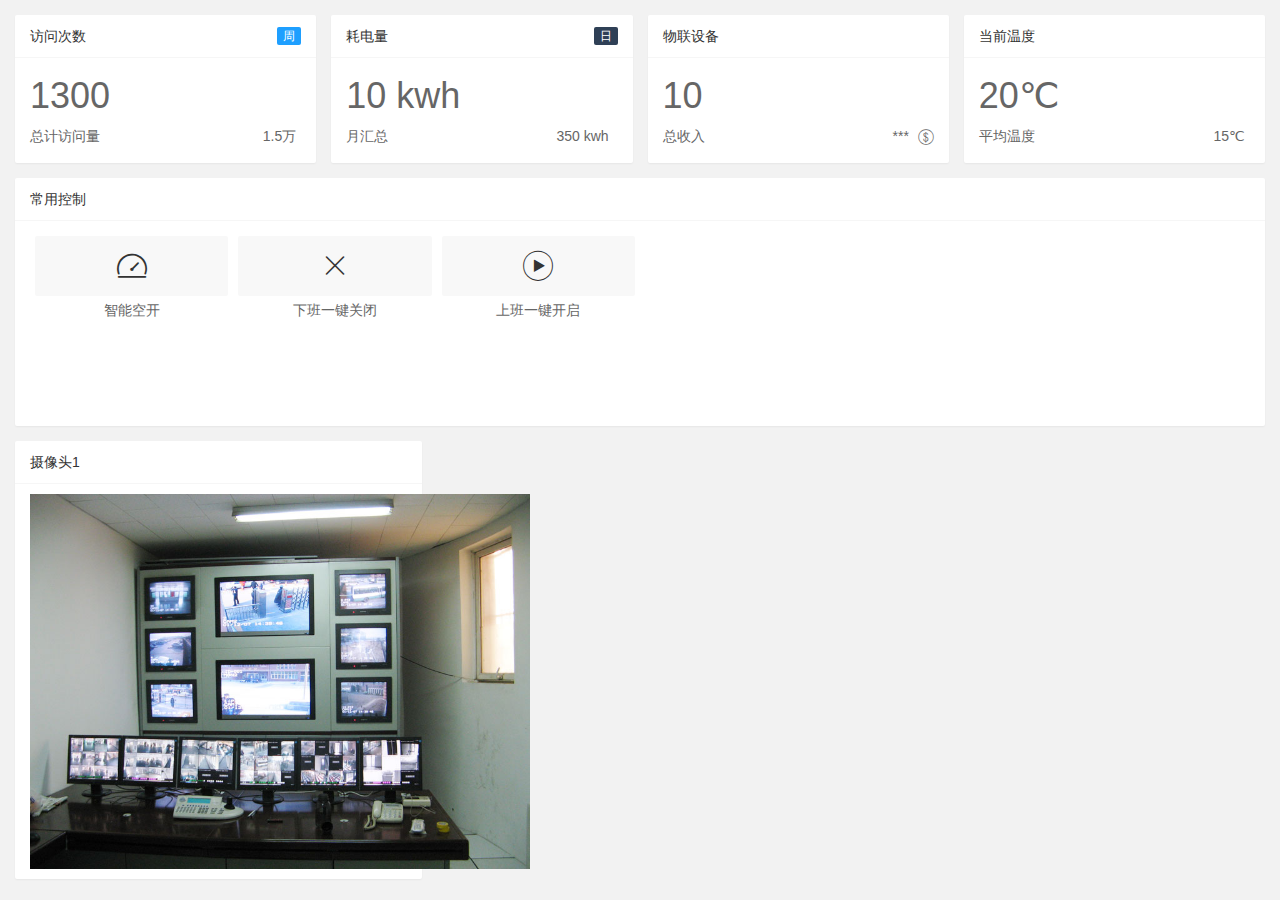
==== commit f765c362: "更新静态文件" ====
--- a/静态演示文件/home/page1.html
+++ b/静态演示文件/home/page1.html
@@ -78,6 +78,8 @@
                     </div>
                 </div>
             </div>
+        </div>
+        <div class="layui-row layui-col-space15">
             <div class="layui-col-sm12">
                 <div class="layui-card">
                     <div class="layui-card-header">
@@ -112,7 +114,18 @@
                     </div>
                 </div>
             </div>
-
+        </div>
+        <div class="layui-row layui-col-space15">
+            <div class="layui-col-sm4">
+                <div class="layui-card">
+                    <div class="layui-card-header">
+                        摄像头1
+                    </div>
+                    <div class="layui-card-body">
+                        <img src="../images/1.jpg" style="width:500px">
+                    </div>
+                </div>
+            </div>
         </div>
     </div>
 
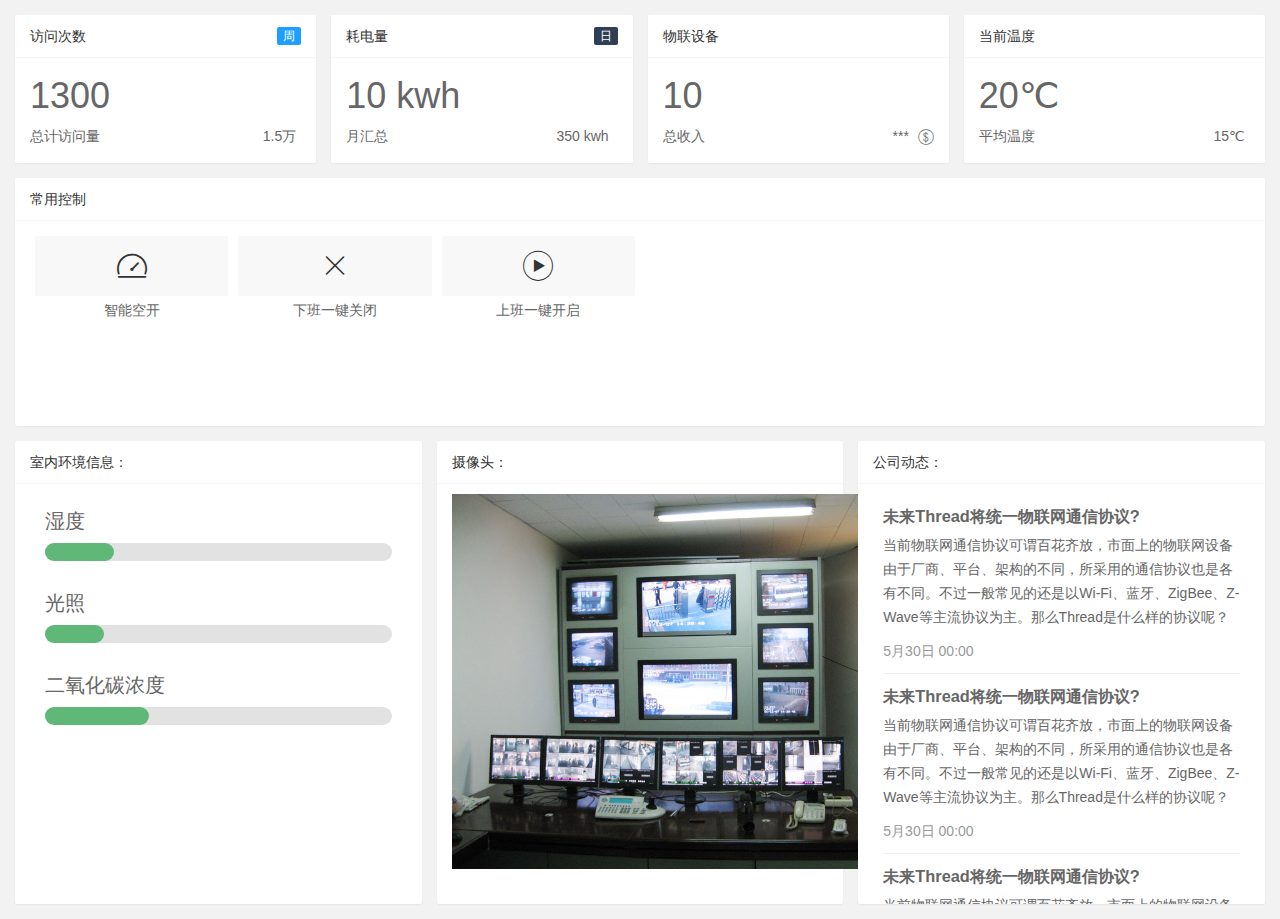
==== commit 75f937dd: "更新" ====
--- a/静态演示文件/home/page1.html
+++ b/静态演示文件/home/page1.html
@@ -119,14 +119,90 @@
             <div class="layui-col-sm4">
                 <div class="layui-card">
                     <div class="layui-card-header">
-                        摄像头1
-                    </div>
-                    <div class="layui-card-body">
+                        室内环境信息：
+                    </div>
+                    <div class="layui-card-body" style="height:400px;overflow-y:auto">
+                        <div class="layuiadmin-card-list">
+                            <p class="layuiadmin-normal-font">湿度</p>
+                            <div class="layui-progress layui-progress-big" lay-showPercent="yes">
+                                <div class="layui-progress-bar" lay-percent="30%" style="width: 20%;">
+                                </div>
+                            </div>
+                        </div>
+                        <div class="layuiadmin-card-list">
+                            <p class="layuiadmin-normal-font">光照</p>
+                            <div class="layui-progress layui-progress-big" lay-showPercent="yes">
+                                <div class="layui-progress-bar" lay-percent="20%" style="width: 17%;">
+                                </div>
+                            </div>
+                        </div>
+                        <div class="layuiadmin-card-list">
+                            <p class="layuiadmin-normal-font">二氧化碳浓度</p>
+                            <div class="layui-progress layui-progress-big" lay-showPercent="yes">
+                                <div class="layui-progress-bar" lay-percent="25%" style="width: 30%;">
+                                </div>
+                            </div>
+                        </div>
+                    </div>
+                </div>
+            </div>
+            <div class="layui-col-sm4">
+                <div class="layui-card">
+                    <div class="layui-card-header">
+                        摄像头：
+                    </div>
+                    <div class="layui-card-body" style="height:400px">
                         <img src="../images/1.jpg" style="width:500px">
                     </div>
                 </div>
             </div>
+            <div class="layui-col-sm4">
+                <div class="layui-card">
+                    <div class="layui-card-header">公司动态：</div>
+                    <div class="layui-card-body" style="height:400px;overflow-y:auto">
+                        <ul class="layuiadmin-card-status layuiadmin-home2-usernote">
+                            <li>
+                                <h3>未来Thread将统一物联网通信协议?</h3>
+                                <p>当前物联网通信协议可谓百花齐放，市面上的物联网设备由于厂商、平台、架构的不同，所采用的通信协议也是各有不同。不过一般常见的还是以Wi-Fi、蓝牙、ZigBee、Z-Wave等主流协议为主。那么Thread是什么样的协议呢？</p>
+                                <span>5月30日 00:00</span>
+                            </li>
+                            <li>
+                                <h3>未来Thread将统一物联网通信协议?</h3>
+                                <p>当前物联网通信协议可谓百花齐放，市面上的物联网设备由于厂商、平台、架构的不同，所采用的通信协议也是各有不同。不过一般常见的还是以Wi-Fi、蓝牙、ZigBee、Z-Wave等主流协议为主。那么Thread是什么样的协议呢？</p>
+                                <span>5月30日 00:00</span>
+                            </li>
+                            <li>
+                                <h3>未来Thread将统一物联网通信协议?</h3>
+                                <p>当前物联网通信协议可谓百花齐放，市面上的物联网设备由于厂商、平台、架构的不同，所采用的通信协议也是各有不同。不过一般常见的还是以Wi-Fi、蓝牙、ZigBee、Z-Wave等主流协议为主。那么Thread是什么样的协议呢？</p>
+                                <span>5月30日 00:00</span>
+                            </li>
+                            <li>
+                                <h3>未来Thread将统一物联网通信协议?</h3>
+                                <p>当前物联网通信协议可谓百花齐放，市面上的物联网设备由于厂商、平台、架构的不同，所采用的通信协议也是各有不同。不过一般常见的还是以Wi-Fi、蓝牙、ZigBee、Z-Wave等主流协议为主。那么Thread是什么样的协议呢？</p>
+                                <span>5月30日 00:00</span>
+                            </li>
+                            <li>
+                                <h3>未来Thread将统一物联网通信协议?</h3>
+                                <p>当前物联网通信协议可谓百花齐放，市面上的物联网设备由于厂商、平台、架构的不同，所采用的通信协议也是各有不同。不过一般常见的还是以Wi-Fi、蓝牙、ZigBee、Z-Wave等主流协议为主。那么Thread是什么样的协议呢？</p>
+                                <span>5月30日 00:00</span>
+                            </li>
+                            <li>
+                                <h3>未来Thread将统一物联网通信协议?</h3>
+                                <p>当前物联网通信协议可谓百花齐放，市面上的物联网设备由于厂商、平台、架构的不同，所采用的通信协议也是各有不同。不过一般常见的还是以Wi-Fi、蓝牙、ZigBee、Z-Wave等主流协议为主。那么Thread是什么样的协议呢？</p>
+                                <span>5月30日 00:00</span>
+                            </li>
+                            <li>
+                                <h3>未来Thread将统一物联网通信协议?</h3>
+                                <p>当前物联网通信协议可谓百花齐放，市面上的物联网设备由于厂商、平台、架构的不同，所采用的通信协议也是各有不同。不过一般常见的还是以Wi-Fi、蓝牙、ZigBee、Z-Wave等主流协议为主。那么Thread是什么样的协议呢？</p>
+                                <span>5月30日 00:00</span>
+                            </li>
+                            
+                        </ul>
+                    </div>
+                </div>
+            </div>
         </div>
+
     </div>
 
 
